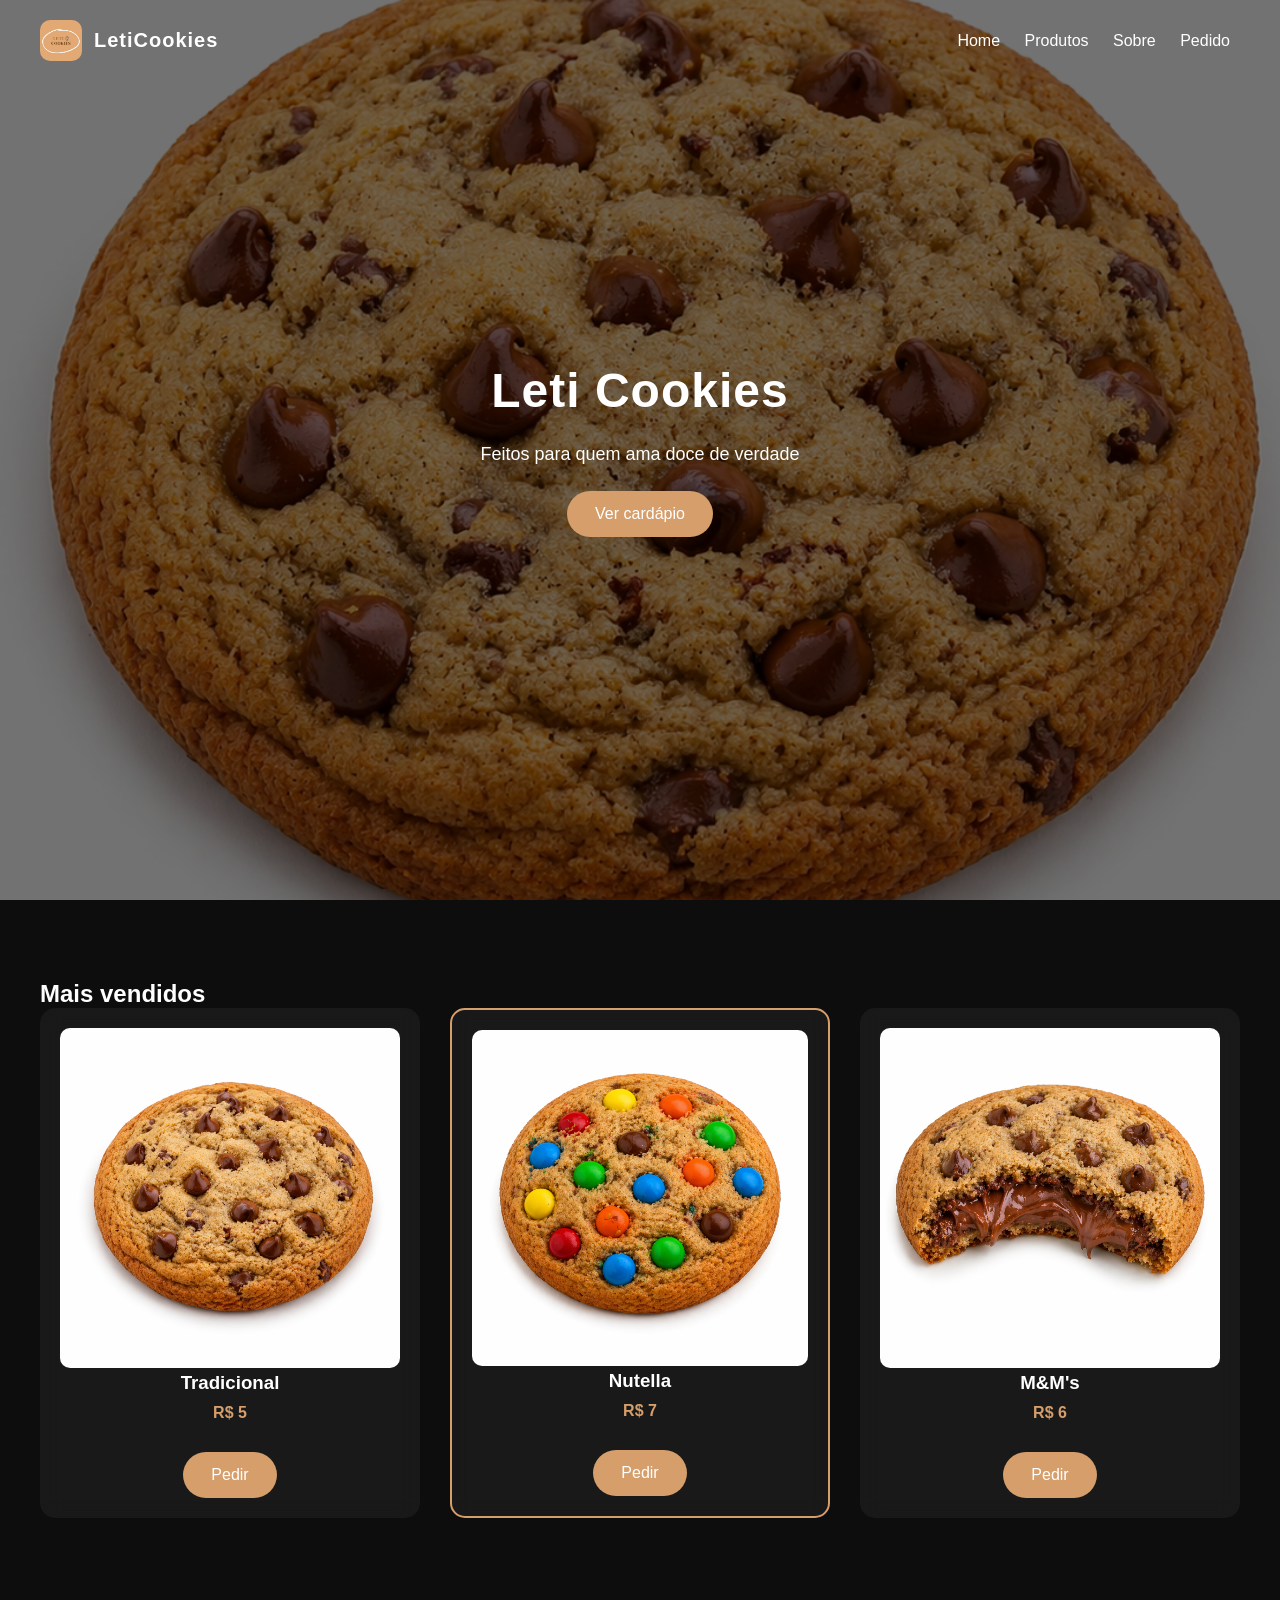
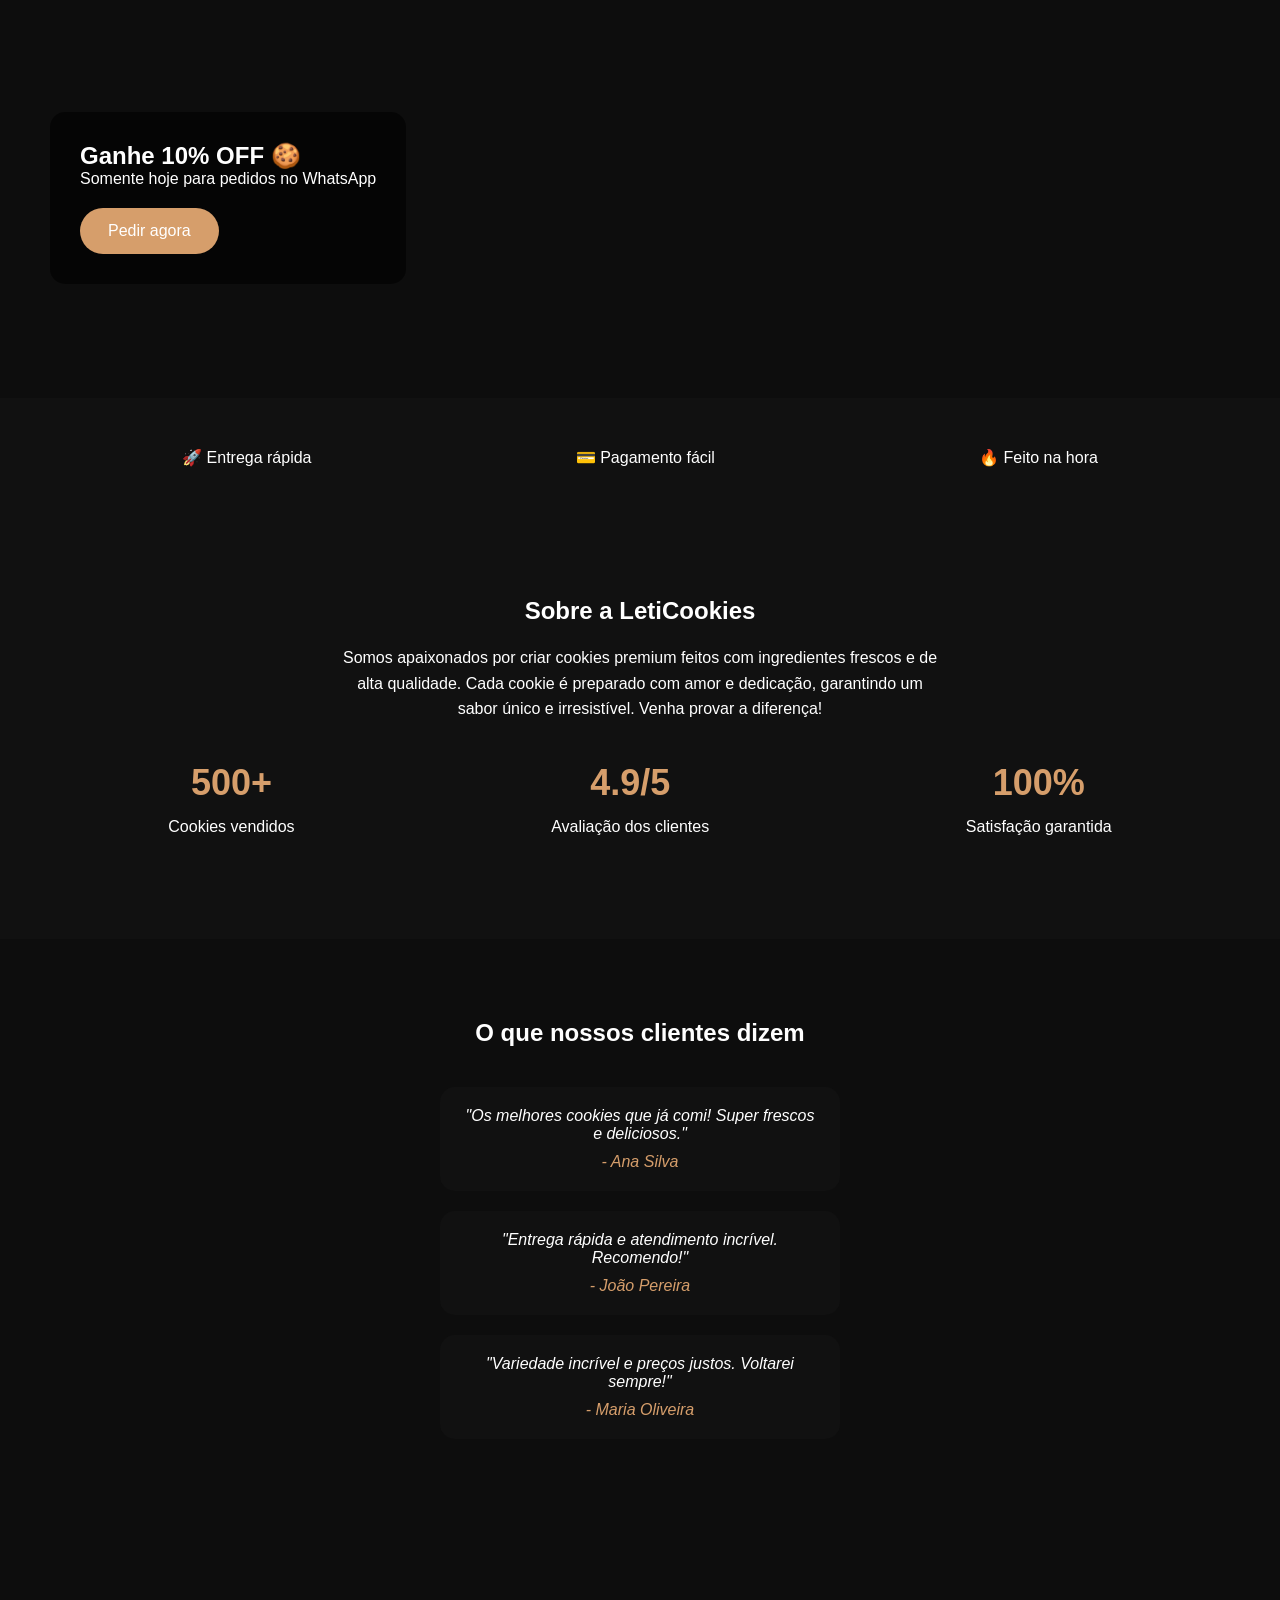
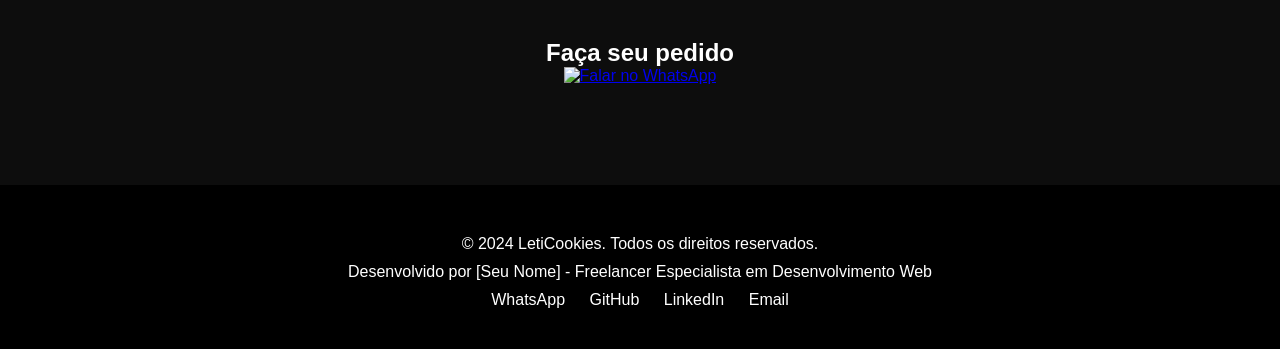
==== index.html @ a7a43146 "Atualização wpp" ====
<!DOCTYPE html>
<html lang="pt-BR">
<head>
  <meta charset="UTF-8">
  <meta name="viewport" content="width=device-width, initial-scale=1.0">
  <title>LetiCookies Premium</title>
  <link href="https://googleapis.com" rel="stylesheet">
  <link rel="stylesheet" href="style.css">
</head>
<body>

<header id="header">
  <a href="#home" class="logo">
    <img src="images/logo.png.jpeg" alt="Logo LetiCookies">
    <span>LetiCookies</span>
  </a>
  <nav>
    <a href="#home">Home</a>
    <a href="#produtos">Produtos</a>
    <a href="#sobre">Sobre</a>
    <a href="#contato">Pedido</a>
  </nav>
</header>

<!-- HERO COM CARROSSEL -->
<section id="home" class="hero">
  <div class="carousel">
    <!-- A classe 'active' indica a primeira foto a aparecer -->
     <img src="images/cookie1.png" class="active" alt="Cookie Tradicional">
    <img src="images/cookie2.png" alt="Cookie Nutella">
    <img src="images/cookie3.png" alt="Cookie M&M's">
  </div>
  <div class="overlay"></div>
  <div class="hero-content">
    <h1>Leti Cookies</h1>
    <p>Feitos para quem ama doce de verdade</p>
    <a href="#produtos" class="btn">Ver cardápio</a>
  </div>
</section>

<!-- PRODUTOS -->
<section id="produtos" class="produtos">
  <h2>Mais vendidos</h2>

  <div class="grid">
    <div class="card">
      <img src="images/cookie1.png" alt="Cookie Tradicional">
      <h3>Tradicional</h3>
      <span>R$ 5</span>
      <a href="https://wa.me/5511945566009?text=Quero%20cookie%20Tradicional" class="btn">Pedir</a>
    </div>

    <div class="card destaque">
      <img src="images/cookie2.png" alt="Cookie Nutella">
      <h3>Nutella</h3>
      <span>R$ 7</span>
      <a href="https://wa.me/5511945566009?text=Quero%20cookie%20Nutella" class="btn">Pedir</a>
    </div>

    <div class="card">
      <img src="images/cookie3.png" alt="Cookie M&M's">
      <h3>M&M's</h3>
      <span>R$ 6</span>
      <a href="https://wa.me/5511945566009?text=Quero%20cookie%20M%26Ms" class="btn">Pedir</a>
    </div>
  </div>
</section>

<!-- PROMO -->
<section class="promo">
  <div class="promo-text">
    <h2>Ganhe 10% OFF 🍪</h2>
    <p>Somente hoje para pedidos no WhatsApp</p>
    <a href="https://wa.me/5511945566009?text=Pedido%20com%2010%25%20OFF" class="btn">Pedir agora</a>
  </div>
</section>

<!-- BENEFÍCIOS -->
<section class="beneficios">
  <div>🚀 Entrega rápida</div>
  <div>💳 Pagamento fácil</div>
  <div>🔥 Feito na hora</div>
</section>

<!-- SOBRE NÓS -->
<section id="sobre" class="sobre">
  <h2>Sobre a LetiCookies</h2>
  <p>Somos apaixonados por criar cookies premium feitos com ingredientes frescos e de alta qualidade. Cada cookie é preparado com amor e dedicação, garantindo um sabor único e irresistível. Venha provar a diferença!</p>
  <div class="stats">
    <div class="stat">
      <h3>500+</h3>
      <p>Cookies vendidos</p>
    </div>
    <div class="stat">
      <h3>4.9/5</h3>
      <p>Avaliação dos clientes</p>
    </div>
    <div class="stat">
      <h3>100%</h3>
      <p>Satisfação garantida</p>
    </div>
  </div>
</section>

<!-- DEPOIMENTOS -->
<section class="depoimentos">
  <h2>O que nossos clientes dizem</h2>
  <div class="depoimento">
    <p>"Os melhores cookies que já comi! Super frescos e deliciosos."</p>
    <cite>- Ana Silva</cite>
  </div>
  <div class="depoimento">
    <p>"Entrega rápida e atendimento incrível. Recomendo!"</p>
    <cite>- João Pereira</cite>
  </div>
  <div class="depoimento">
    <p>"Variedade incrível e preços justos. Voltarei sempre!"</p>
    <cite>- Maria Oliveira</cite>
  </div>
</section>

<!-- CONTATO -->
<section id="contato" class="contato">
  <h2>Faça seu pedido</h2>
  <a href="https://wa.me/5511945566009" target="_blank">
    <img src="https://img.icons8.com/color/96/whatsapp.png" alt="Falar no WhatsApp" style="width: 96px; height: 96px;">
  </a>
</section>

<!-- FOOTER -->
<footer>
  <p>&copy; 2024 LetiCookies. Todos os direitos reservados.</p>
  <p>Desenvolvido por [Seu Nome] - Freelancer Especialista em Desenvolvimento Web</p>
  <div class="social">
    <a href="https://wa.me/5511945566009" target="_blank">WhatsApp</a>
    <a href="https://github.com" target="_blank">GitHub</a>
    <a href="https://linkedin.com" target="_blank">LinkedIn</a>
    <a href="mailto:seuemail@email.com">Email</a>
  </div>
</footer>

<!-- Botão Voltar ao Topo -->
<button id="back-to-top" class="back-to-top">↑</button>

<script src="script.js"></script>

</body>
</html>
---- style.css ----
*{margin:0;padding:0;box-sizing:border-box}

body{
font-family:'Poppins',sans-serif;
background:#0d0d0d;
color:#fff;
overflow-x: hidden; /* Evita barra de rolagem horizontal */
}

/* Animations - Mantendo seu Fade-in */
section{
opacity:0;
transform:translateY(20px);
transition: opacity 0.6s ease, transform 0.6s ease;
}

section.fade-in{
opacity:1;
transform:translateY(0);
}

header{
position:fixed;
width:100%;
padding:20px 40px;
display:flex;
align-items:center;
justify-content:space-between;
transition:0.3s;
z-index:1000;
}

.logo{
display:flex;
align-items:center;
gap:12px;
text-decoration:none;
color:#fff;
}

.logo img{
width:42px;
height:auto;
border-radius:10px;
object-fit:contain;
}

.logo span{
font-size:20px;
font-weight:700;
letter-spacing:1px;
}

header.scrolled{
background:rgba(0,0,0,0.95);
backdrop-filter:blur(10px);
}

nav a{
color:#fff;
margin:0 10px;
text-decoration:none;
}

nav a:hover,
.logo:hover span{
color:#D69E6B
}

/* HERO - Ajustado para Carrossel com Zoom */
.hero{
height:100vh;
display:flex;
align-items:center;
justify-content:center;
position:relative;
overflow: hidden; /* Importante para o zoom não vazar */
}

.carousel{
position:absolute;
width:100%;
height:100%;
z-index: 1; /* Atrás do overlay e conteúdo */
}

.carousel img{
position:absolute;
width:100%;
height:100%;
object-fit:cover;
opacity:0;
transform: scale(1); /* Base para o zoom */
transition: opacity 1.5s ease, transform 5s linear; /* Zoom suave e longo */
}

.carousel img.active{
opacity:1;
transform: scale(1.15); /* Efeito de zoom na ativa */
}

.overlay{
position:absolute;
width:100%;
height:100%;
background:rgba(0,0,0,0.55);
z-index: 2; /* Sobre a foto, sob o texto */
}

.hero-content{
position:relative;
text-align:center;
max-width:720px;
padding:0 20px;
z-index: 3; /* Texto no topo para ser clicável */
}

.hero h1{
font-size:48px;
margin-bottom:20px;
letter-spacing:1px;
}

.hero-content p{
font-size:18px;
line-height:1.8;
max-width:560px;
margin:0 auto;
}

/* BOTÃO */
.btn{
display:inline-block;
margin-top:20px;
padding:14px 28px;
background:#D69E6B;
border-radius:30px;
color:#fff;
text-decoration:none;
transition: 0.3s;
}

.btn:hover {
transform: scale(1.05);
background: #b88659;
}

/* PRODUTOS */
.produtos{
padding:80px 40px;
}

.grid{
display:grid;
grid-template-columns:repeat(auto-fit,minmax(220px,1fr));
gap:30px;
}

.card{
background: rgba(255, 255, 255, 0.05);
backdrop-filter: blur(10px);

padding:20px;
border-radius:15px;
text-align:center;
transition:0.3s;
}

.card img{
width:100%;
border-radius:10px;
}

.card:hover{
transform:translateY(-10px);
}

.card span{
display:block;
margin:10px 0;
color:#D69E6B;
font-weight:bold;
}

.destaque{
border:2px solid #D69E6B
}

/* PROMO */
.promo{
height:400px;
background:url('images/bg2.jpg') center/cover;
display:flex;
align-items:center;
padding-left:50px;
}

.promo-text{
background:rgba(0,0,0,0.6);
padding:30px;
border-radius:15px;
}

/* BENEFÍCIOS */
.beneficios{
display:flex;
justify-content:space-around;
padding:50px;
background:#111;
}

/* CONTATO */
.contato{
text-align:center;
padding:100px;
}

.whatsapp{
background:#D69E6B;
padding:15px 30px;
border-radius:30px;
color:#fff;
text-decoration:none;
}

/* SOBRE NÓS */
.sobre{
padding:80px 40px;
text-align:center;
background:#111;
}

.sobre p{
max-width:600px;
margin:20px auto;
line-height:1.6;
}

.stats{
display:flex;
justify-content:space-around;
margin-top:40px;
}

.stat h3{
font-size:36px;
color:#D69E6B;
}

.stat p{
margin-top:10px;
}

/* DEPOIMENTOS */
.depoimentos{
padding:80px 40px;
background:#0d0d0d;
}

.depoimentos h2{
text-align:center;
margin-bottom:40px;
}

.depoimento{
background:#111;
padding:20px;
border-radius:15px;
margin:20px auto;
max-width:400px;
text-align:center;
}

.depoimento p{
margin-bottom:10px;
font-style:italic;
}

cite{
color:#D69E6B;
}

/* FOOTER */
footer{
background:#000;
padding:40px;
text-align:center;
}

footer p{
margin:10px 0;
}

.social a{
color:#fff;
margin:0 10px;
text-decoration:none;
}

/* Back to Top */
.back-to-top{
position:fixed;
bottom:20px;
right:20px;
background:#D69E6B;
color:#fff;
border:none;
border-radius:50%;
width:50px;
height:50px;
font-size:20px;
cursor:pointer;
display:none;
transition:0.3s;
z-index:1000;
}

.back-to-top:hover{
background:#128C7E;
}

/* Media Queries - Restaurando suas regras de mobile */
@media (max-width: 768px) {
    header{
        padding:15px 20px;
    }

    header h2{
        font-size:20px;
    }

    nav a{
        margin:0 5px;
        font-size:14px;
    }

    .hero h1{
        font-size:36px;
    }

    .hero-content img{
        max-width:150px;
    }

    .grid{
        grid-template-columns:1fr;
    }

    .beneficios{
        flex-direction:column;
        text-align:center;
    }

    .stats{
        flex-direction:column;
    }
}
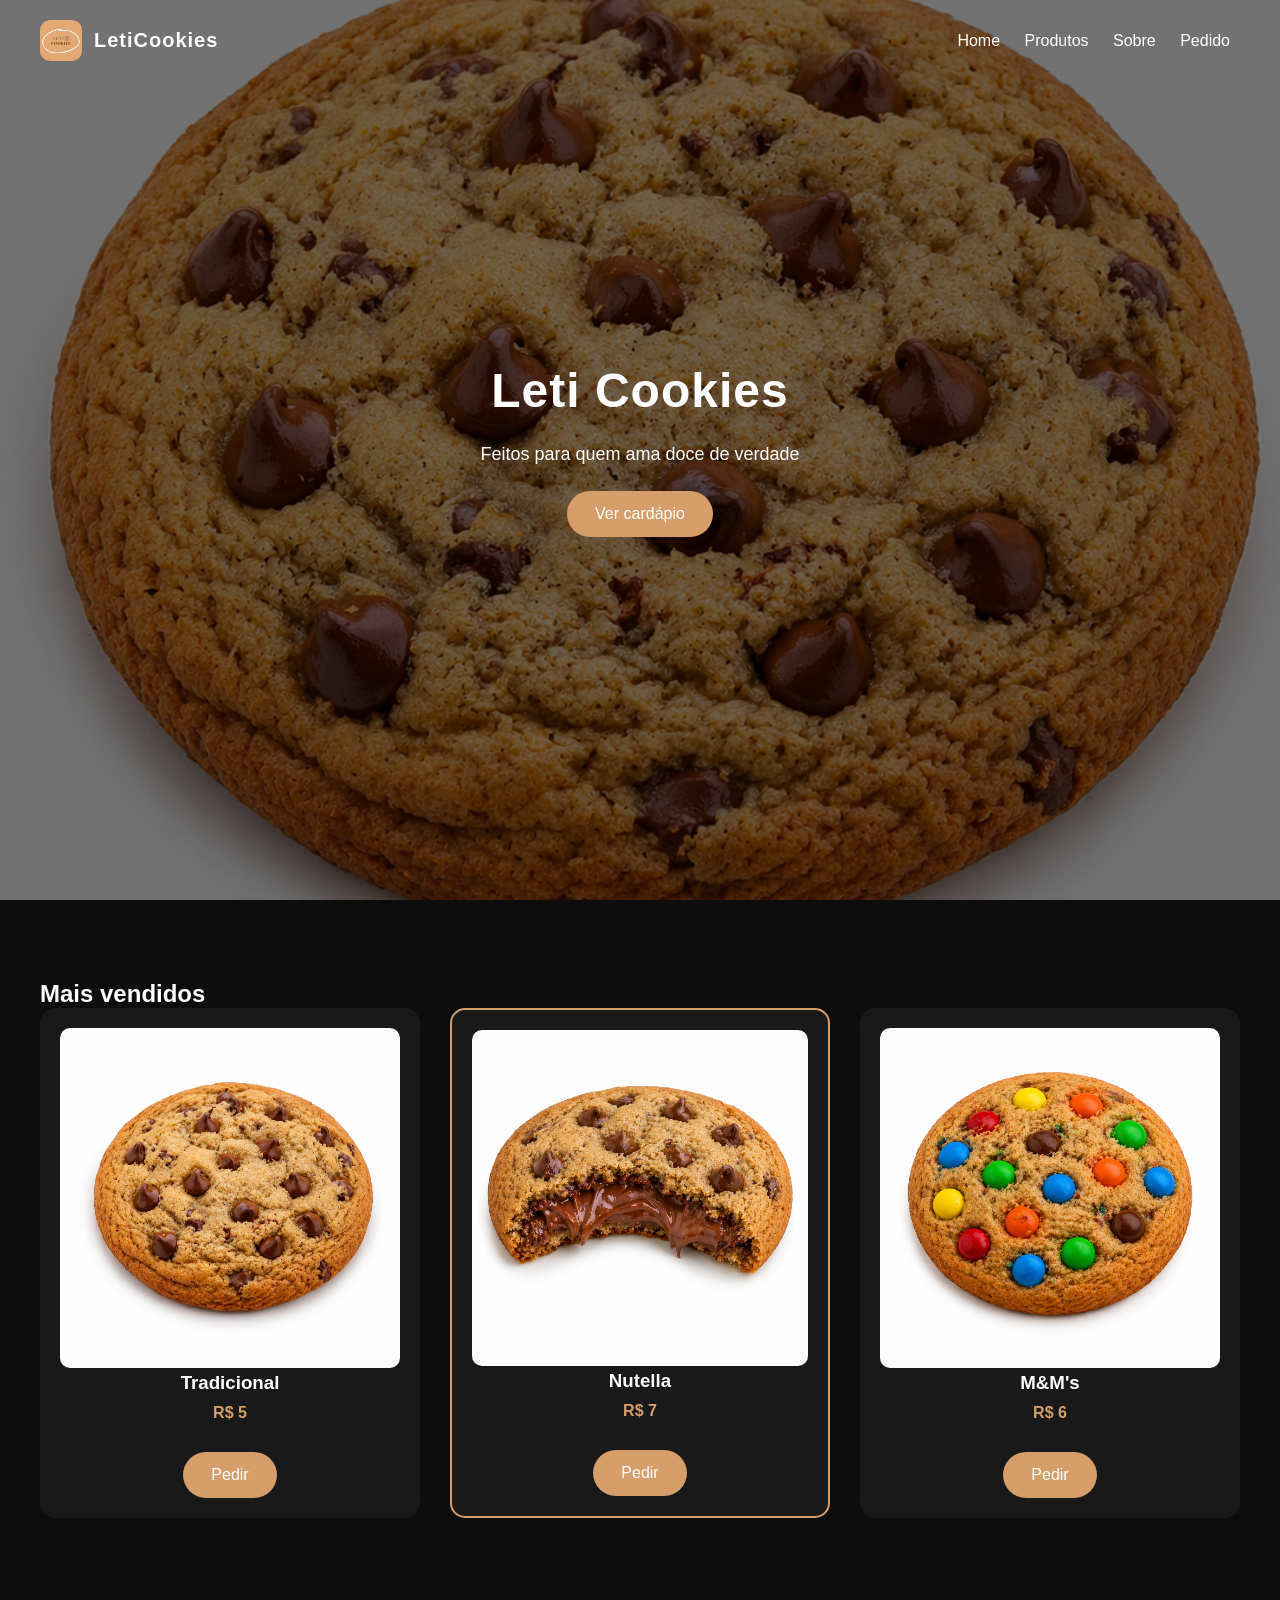
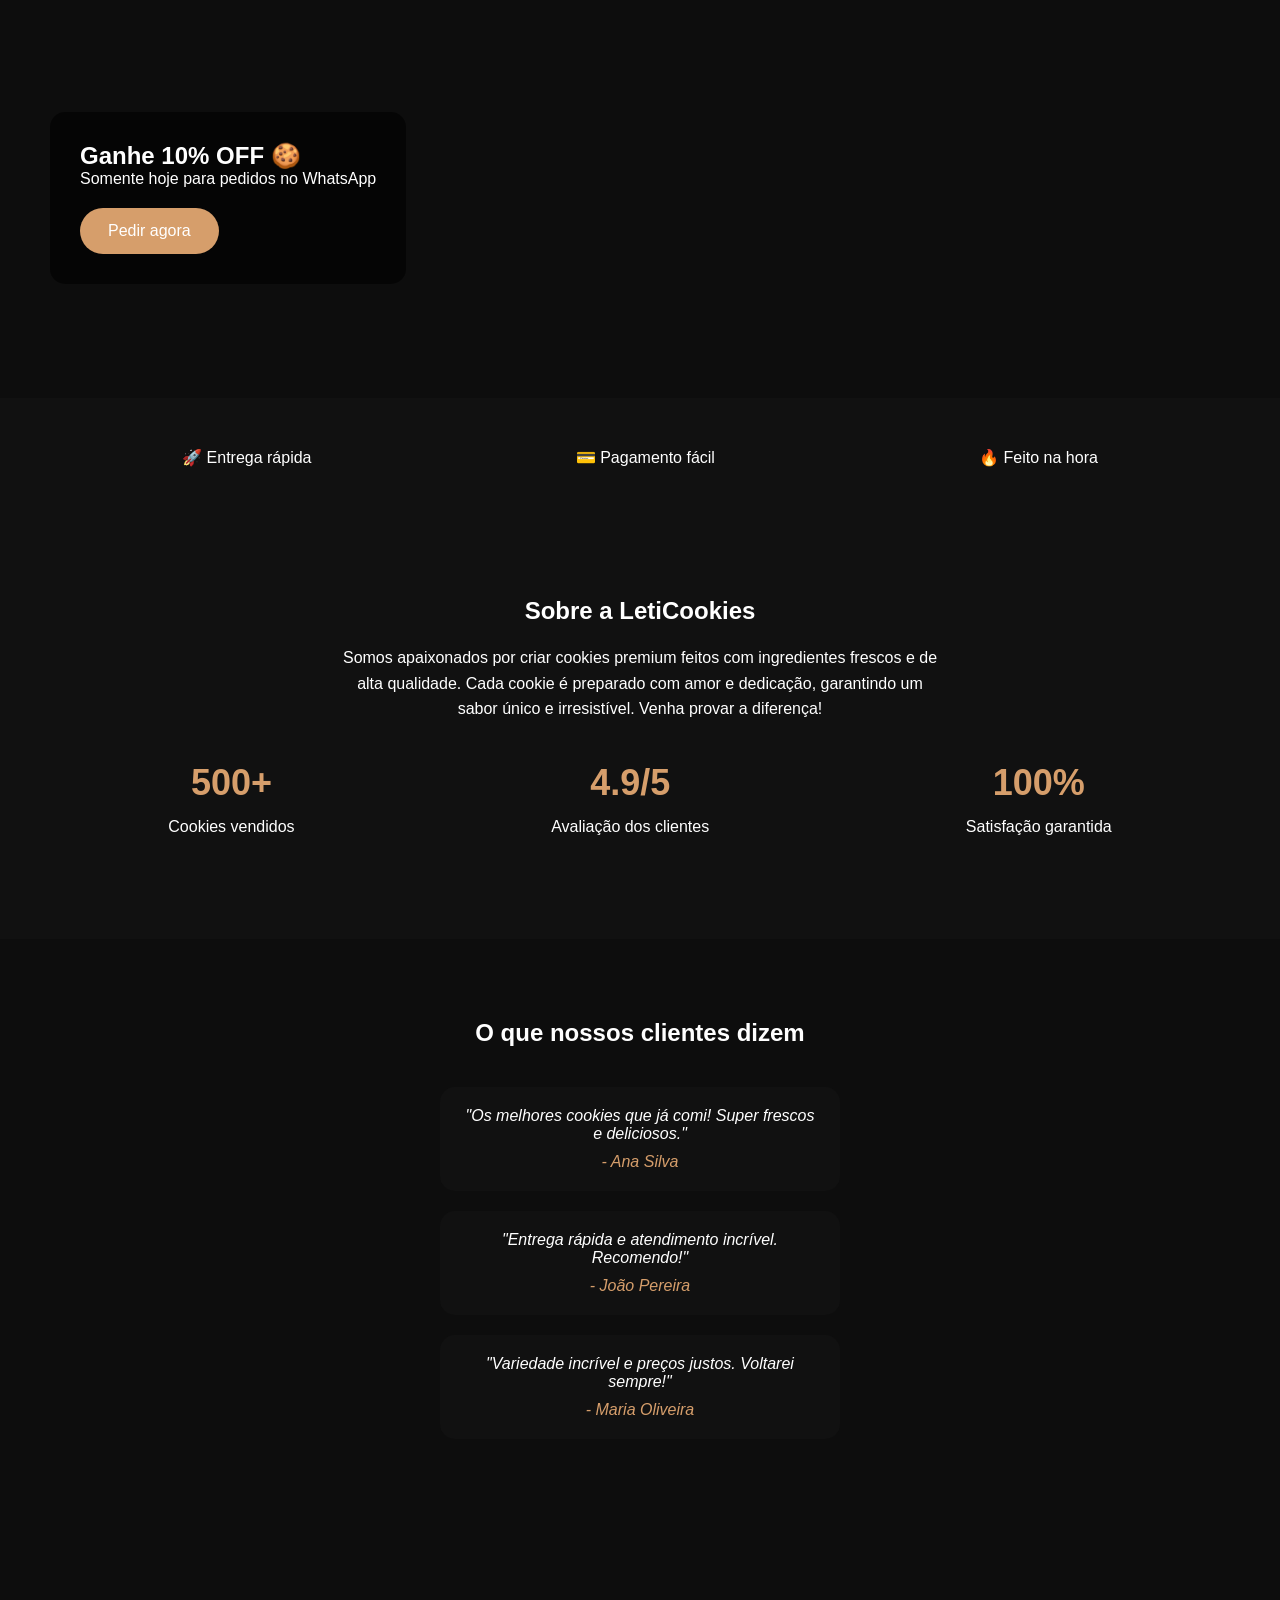
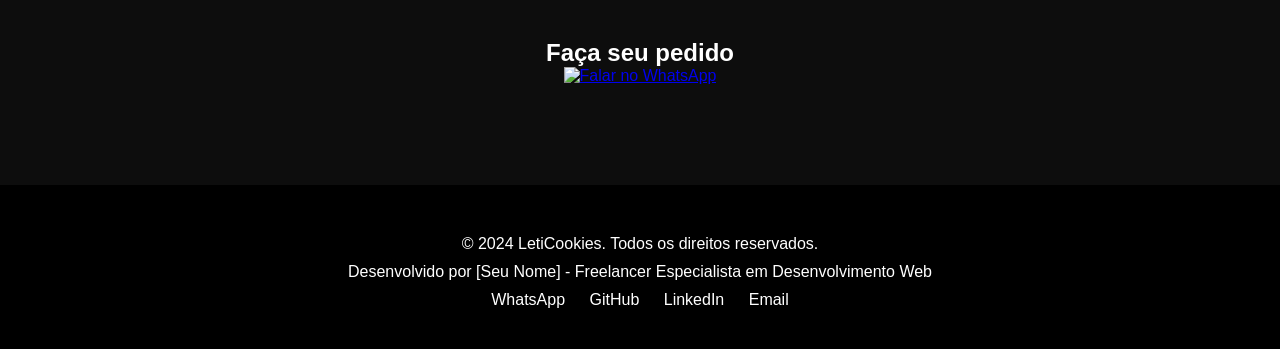
==== commit f03a0d05: "Inverti" ====
--- a/index.html
+++ b/index.html
@@ -51,14 +51,14 @@
     </div>
 
     <div class="card destaque">
-      <img src="images/cookie2.png" alt="Cookie Nutella">
+      <img src="images/cookie3.png" alt="Cookie Nutella">
       <h3>Nutella</h3>
       <span>R$ 7</span>
       <a href="https://wa.me/5511945566009?text=Quero%20cookie%20Nutella" class="btn">Pedir</a>
     </div>
 
     <div class="card">
-      <img src="images/cookie3.png" alt="Cookie M&M's">
+      <img src="images/cookie2.png" alt="Cookie M&M's">
       <h3>M&M's</h3>
       <span>R$ 6</span>
       <a href="https://wa.me/5511945566009?text=Quero%20cookie%20M%26Ms" class="btn">Pedir</a>
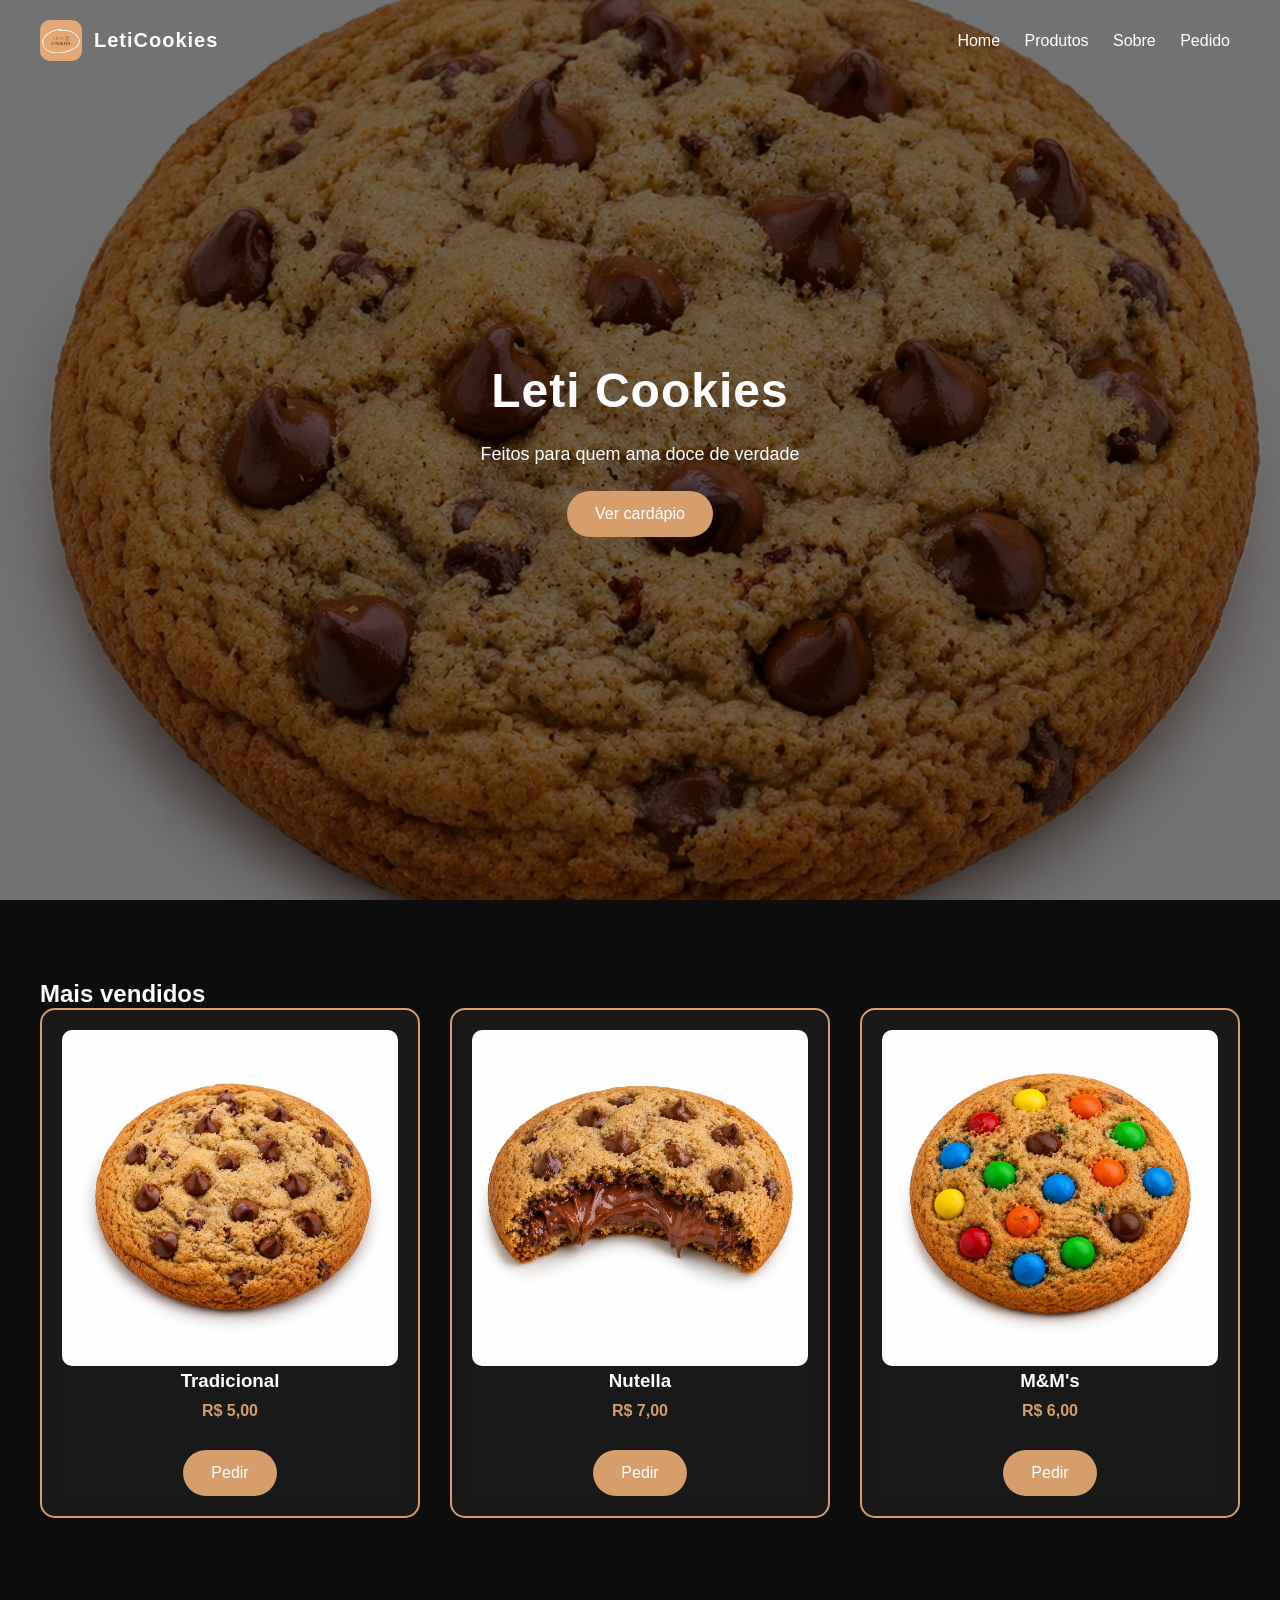
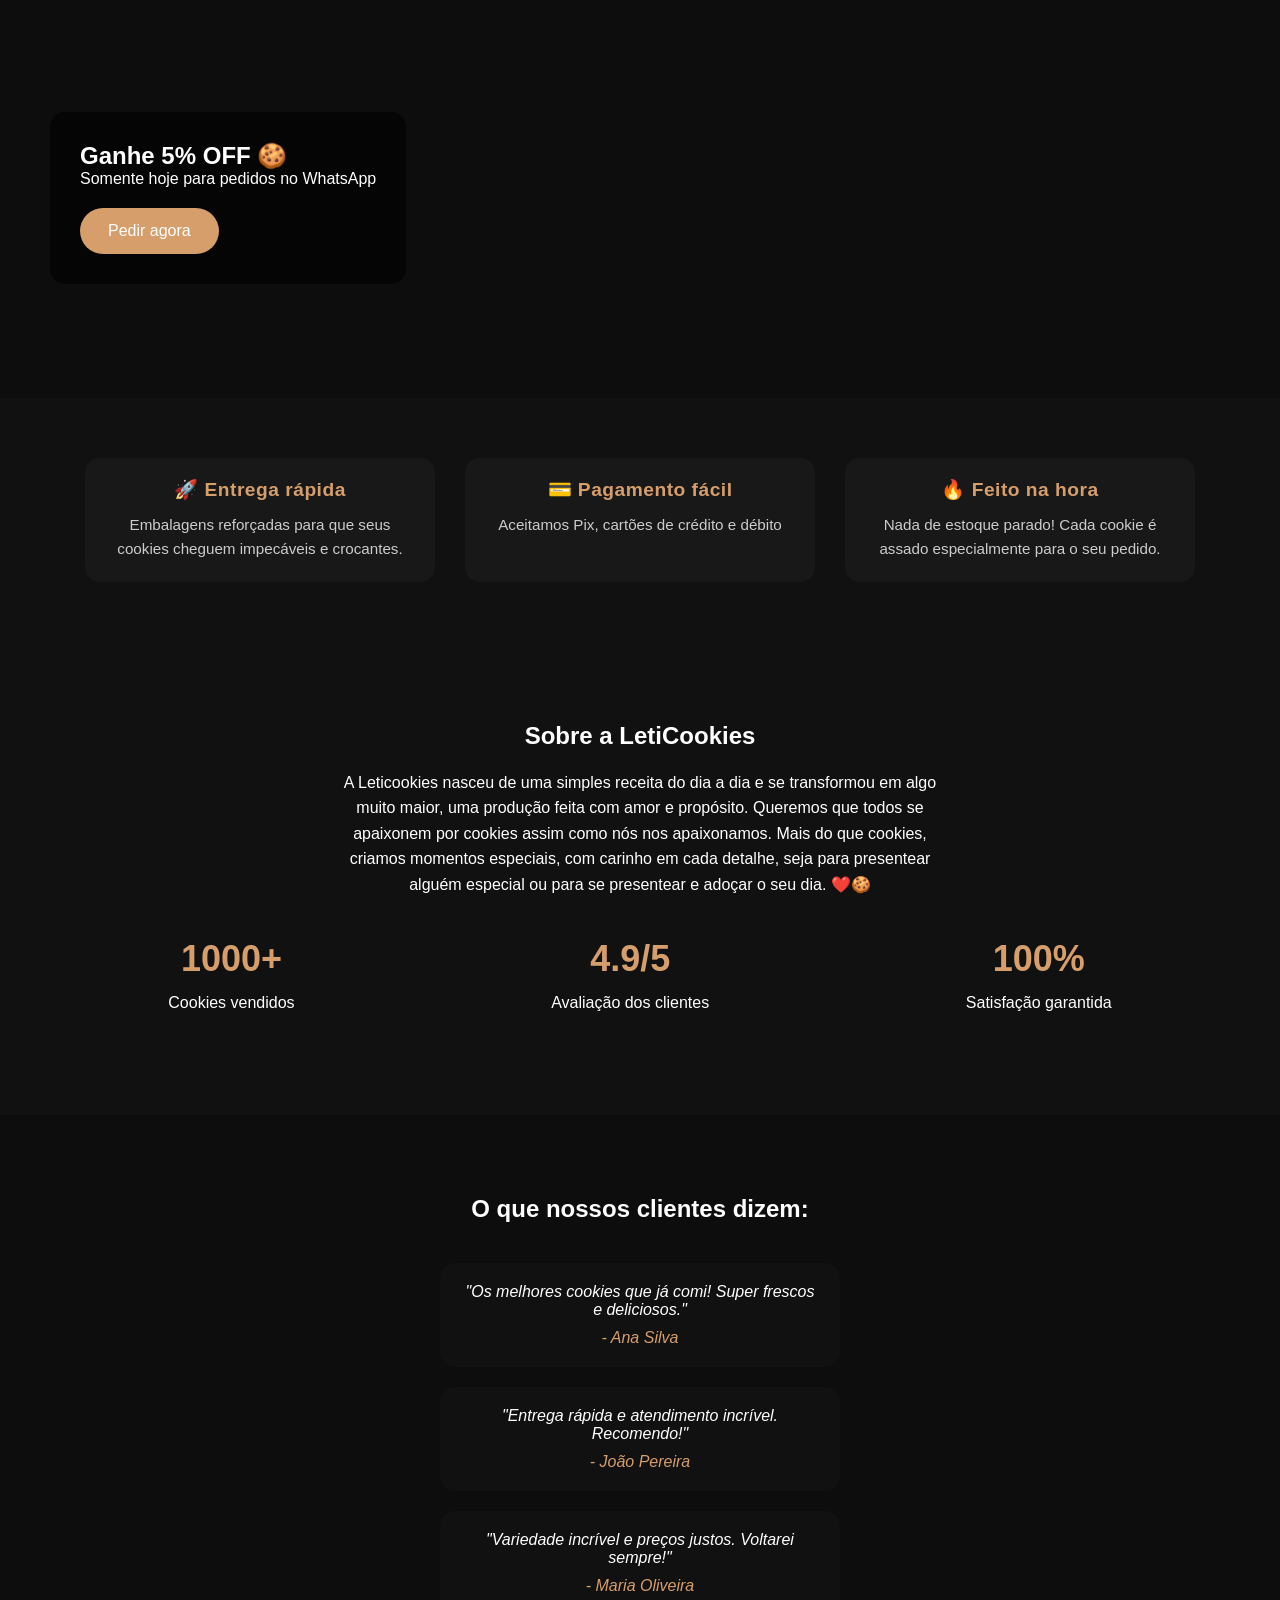
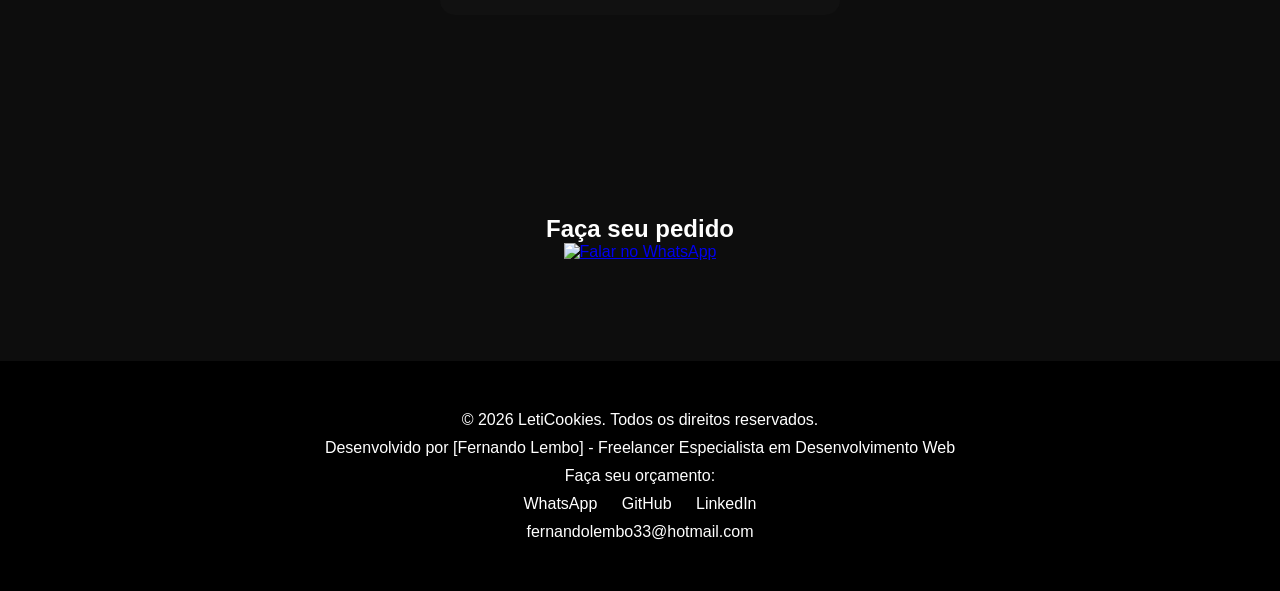
==== commit 4b8fee18: ""Atualização"" ====
--- a/index.html
+++ b/index.html
@@ -43,25 +43,25 @@
   <h2>Mais vendidos</h2>
 
   <div class="grid">
-    <div class="card">
+    <div class="card destaque">
       <img src="images/cookie1.png" alt="Cookie Tradicional">
       <h3>Tradicional</h3>
-      <span>R$ 5</span>
-      <a href="https://wa.me/5511945566009?text=Quero%20cookie%20Tradicional" class="btn">Pedir</a>
+      <span>R$ 5,00</span>
+      <a href="https://wa.me/5511945566009?text=Olá,%20tudo%20bem%20gostaria%20de%20um%20cookie!" class="btn">Pedir</a>
     </div>
 
     <div class="card destaque">
       <img src="images/cookie3.png" alt="Cookie Nutella">
       <h3>Nutella</h3>
-      <span>R$ 7</span>
-      <a href="https://wa.me/5511945566009?text=Quero%20cookie%20Nutella" class="btn">Pedir</a>
+      <span>R$ 7,00</span>
+      <a href="https://wa.me/5511945566009?text=Olá,%20tudo%20bem%20gostaria%20de%20um%20cookie!" class="btn">Pedir</a>
     </div>
 
-    <div class="card">
+    <div class="card destaque">
       <img src="images/cookie2.png" alt="Cookie M&M's">
       <h3>M&M's</h3>
-      <span>R$ 6</span>
-      <a href="https://wa.me/5511945566009?text=Quero%20cookie%20M%26Ms" class="btn">Pedir</a>
+      <span>R$ 6,00</span>
+      <a href="https://wa.me/5511945566009?text=Olá,%20tudo%20bem%20gostaria%20de%20um%20cookie!" class="btn">Pedir</a>
     </div>
   </div>
 </section>
@@ -69,26 +69,37 @@
 <!-- PROMO -->
 <section class="promo">
   <div class="promo-text">
-    <h2>Ganhe 10% OFF 🍪</h2>
+    <h2>Ganhe 5% OFF 🍪</h2>
     <p>Somente hoje para pedidos no WhatsApp</p>
     <a href="https://wa.me/5511945566009?text=Pedido%20com%2010%25%20OFF" class="btn">Pedir agora</a>
   </div>
 </section>
 
-<!-- BENEFÍCIOS -->
 <section class="beneficios">
-  <div>🚀 Entrega rápida</div>
-  <div>💳 Pagamento fácil</div>
-  <div>🔥 Feito na hora</div>
+  <div class="beneficio-item">
+    <strong>🚀 Entrega rápida</strong>
+    <p>Embalagens reforçadas para que seus cookies cheguem impecáveis e crocantes.</p>
+  </div>
+
+  <div class="beneficio-item">
+    <strong>💳 Pagamento fácil</strong>
+    <p>Aceitamos Pix, cartões de crédito e débito</p>
+  </div>
+
+  <div class="beneficio-item">
+    <strong>🔥 Feito na hora</strong>
+    <p>Nada de estoque parado! Cada cookie é assado especialmente para o seu pedido.</p>
+  </div>
 </section>
 
 <!-- SOBRE NÓS -->
 <section id="sobre" class="sobre">
   <h2>Sobre a LetiCookies</h2>
-  <p>Somos apaixonados por criar cookies premium feitos com ingredientes frescos e de alta qualidade. Cada cookie é preparado com amor e dedicação, garantindo um sabor único e irresistível. Venha provar a diferença!</p>
+  <p>A Leticookies nasceu de uma simples receita do dia a dia e se transformou em algo muito maior, uma produção feita com amor e propósito. Queremos que todos se apaixonem por cookies assim como nós nos apaixonamos.
+  Mais do que cookies, criamos momentos especiais, com carinho em cada detalhe, seja para presentear alguém especial ou para se presentear e adoçar o seu dia. ❤️🍪</p>
   <div class="stats">
     <div class="stat">
-      <h3>500+</h3>
+      <h3>1000+</h3>
       <p>Cookies vendidos</p>
     </div>
     <div class="stat">
@@ -104,7 +115,7 @@
 
 <!-- DEPOIMENTOS -->
 <section class="depoimentos">
-  <h2>O que nossos clientes dizem</h2>
+  <h2>O que nossos clientes dizem:</h2>
   <div class="depoimento">
     <p>"Os melhores cookies que já comi! Super frescos e deliciosos."</p>
     <cite>- Ana Silva</cite>
@@ -129,13 +140,14 @@
 
 <!-- FOOTER -->
 <footer>
-  <p>&copy; 2024 LetiCookies. Todos os direitos reservados.</p>
-  <p>Desenvolvido por [Seu Nome] - Freelancer Especialista em Desenvolvimento Web</p>
+  <p>&copy; 2026 LetiCookies. Todos os direitos reservados.</p>
+  <p>Desenvolvido por [Fernando Lembo] - Freelancer Especialista em Desenvolvimento Web</p>
+  <p>Faça seu orçamento: </p>
   <div class="social">
-    <a href="https://wa.me/5511945566009" target="_blank">WhatsApp</a>
-    <a href="https://github.com" target="_blank">GitHub</a>
-    <a href="https://linkedin.com" target="_blank">LinkedIn</a>
-    <a href="mailto:seuemail@email.com">Email</a>
+    <a href="https://wa.me/5511966043408" target="_blank">WhatsApp</a>
+    <a href="https://github.com/fernandolembo" target="_blank">GitHub</a>
+    <a href="https://linkedin.com/in/fernando-lembo/" target="_blank">LinkedIn</a>
+    <p>fernandolembo33@hotmail.com</p>
   </div>
 </footer>
 
--- a/style.css
+++ b/style.css
@@ -201,12 +201,59 @@
 border-radius:15px;
 }
 
-/* BENEFÍCIOS */
-.beneficios{
-display:flex;
-justify-content:space-around;
-padding:50px;
-background:#111;
+/* BENEFÍCIOS - ORGANIZADO */
+.beneficios {
+    display: flex;
+    justify-content: center;
+    gap: 30px;
+    padding: 60px 40px;
+    background: #111;
+    flex-wrap: wrap; /* Garante que quebre linha no mobile */
+}
+
+.beneficio-item {
+    flex: 1;
+    min-width: 280px;
+    max-width: 350px;
+    text-align: center;
+    padding: 20px;
+    background: rgba(255, 255, 255, 0.03); /* Fundo sutil */
+    border-radius: 15px;
+    transition: 0.3s;
+}
+
+.beneficio-item:hover {
+    background: rgba(214, 158, 107, 0.1); /* Brilho dourado ao passar o mouse */
+    transform: translateY(-5px);
+}
+
+.beneficio-item strong {
+    display: block;
+    font-size: 1.2rem;
+    color: #D69E6B; /* Cor dourada da sua marca */
+    margin-bottom: 12px;
+    letter-spacing: 0.5px;
+}
+
+.beneficio-item p {
+    font-size: 0.95rem;
+    color: #ccc;
+    line-height: 1.6;
+    margin: 0;
+}
+
+/* Ajuste específico para Mobile dentro da sua Media Query */
+@media (max-width: 768px) {
+    .beneficios {
+        flex-direction: column;
+        align-items: center;
+        padding: 40px 20px;
+    }
+
+    .beneficio-item {
+        width: 100%;
+        max-width: 100%;
+    }
 }
 
 /* CONTATO */
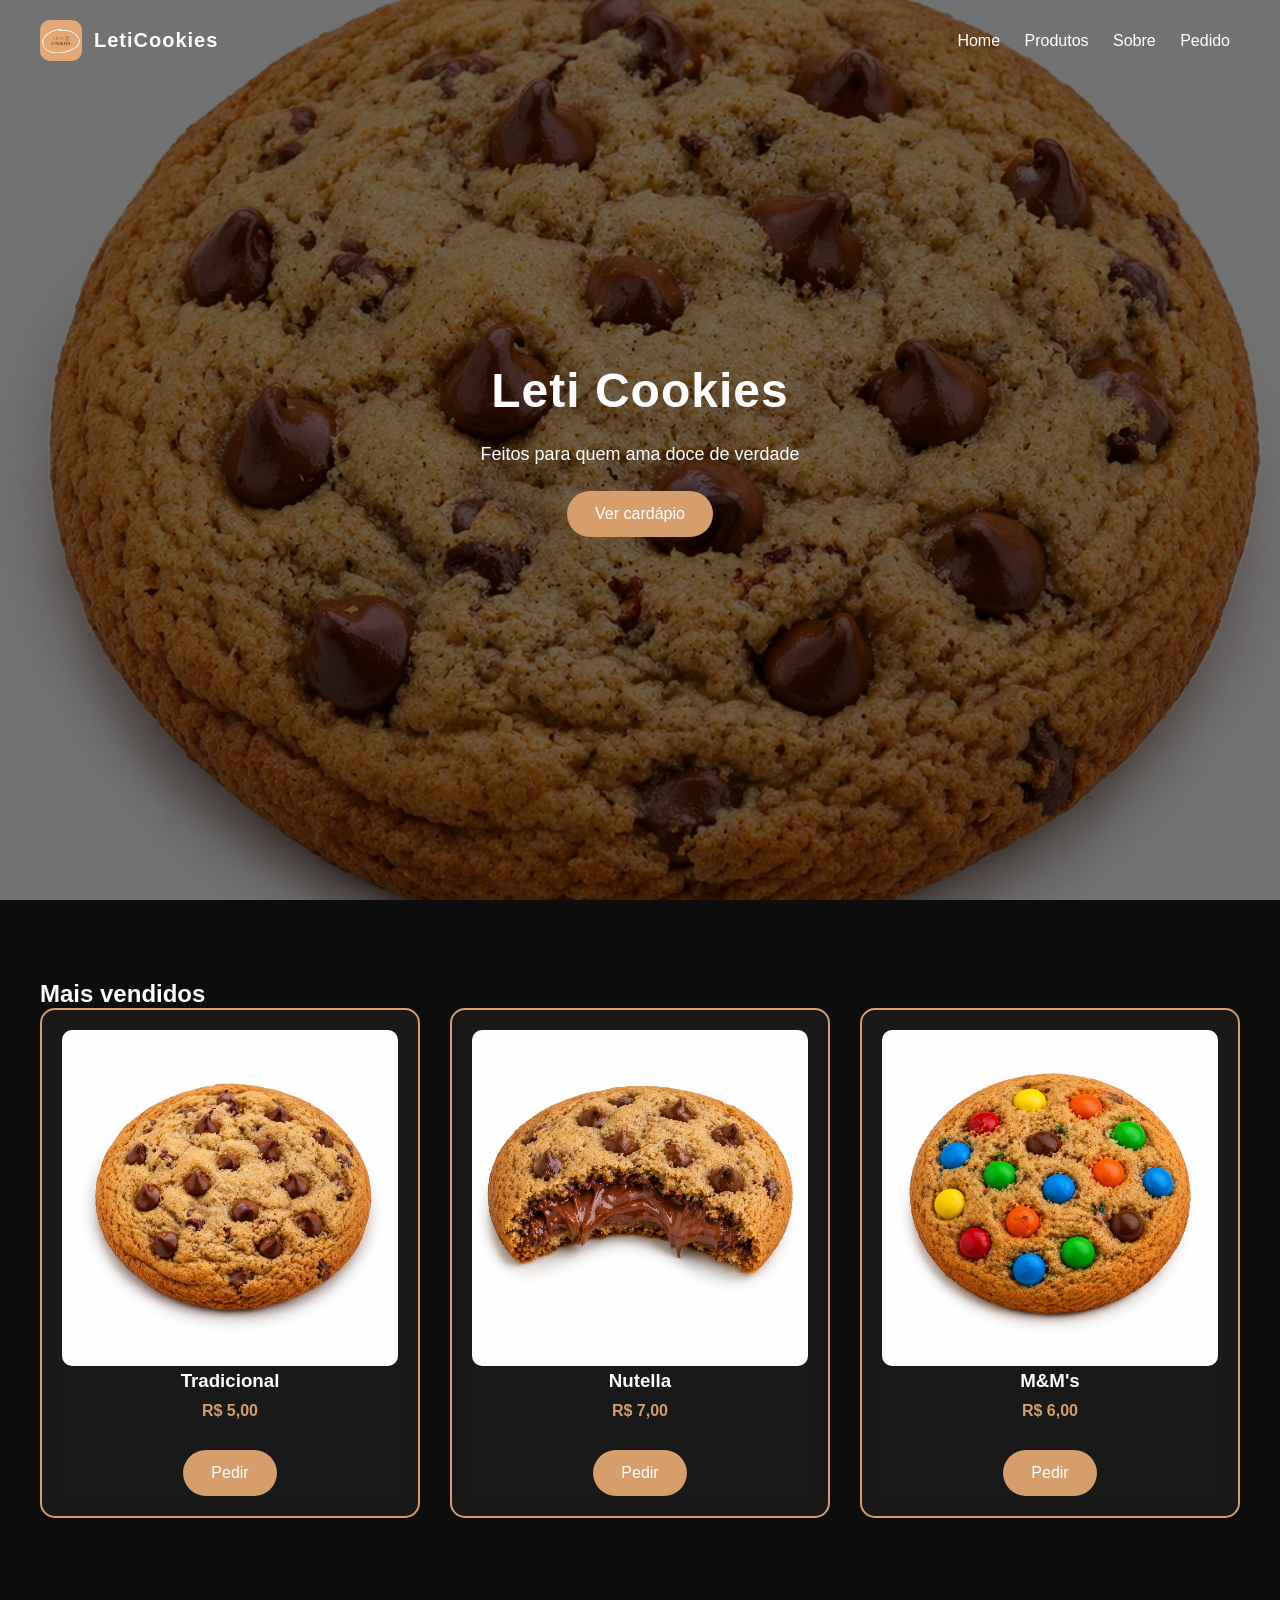
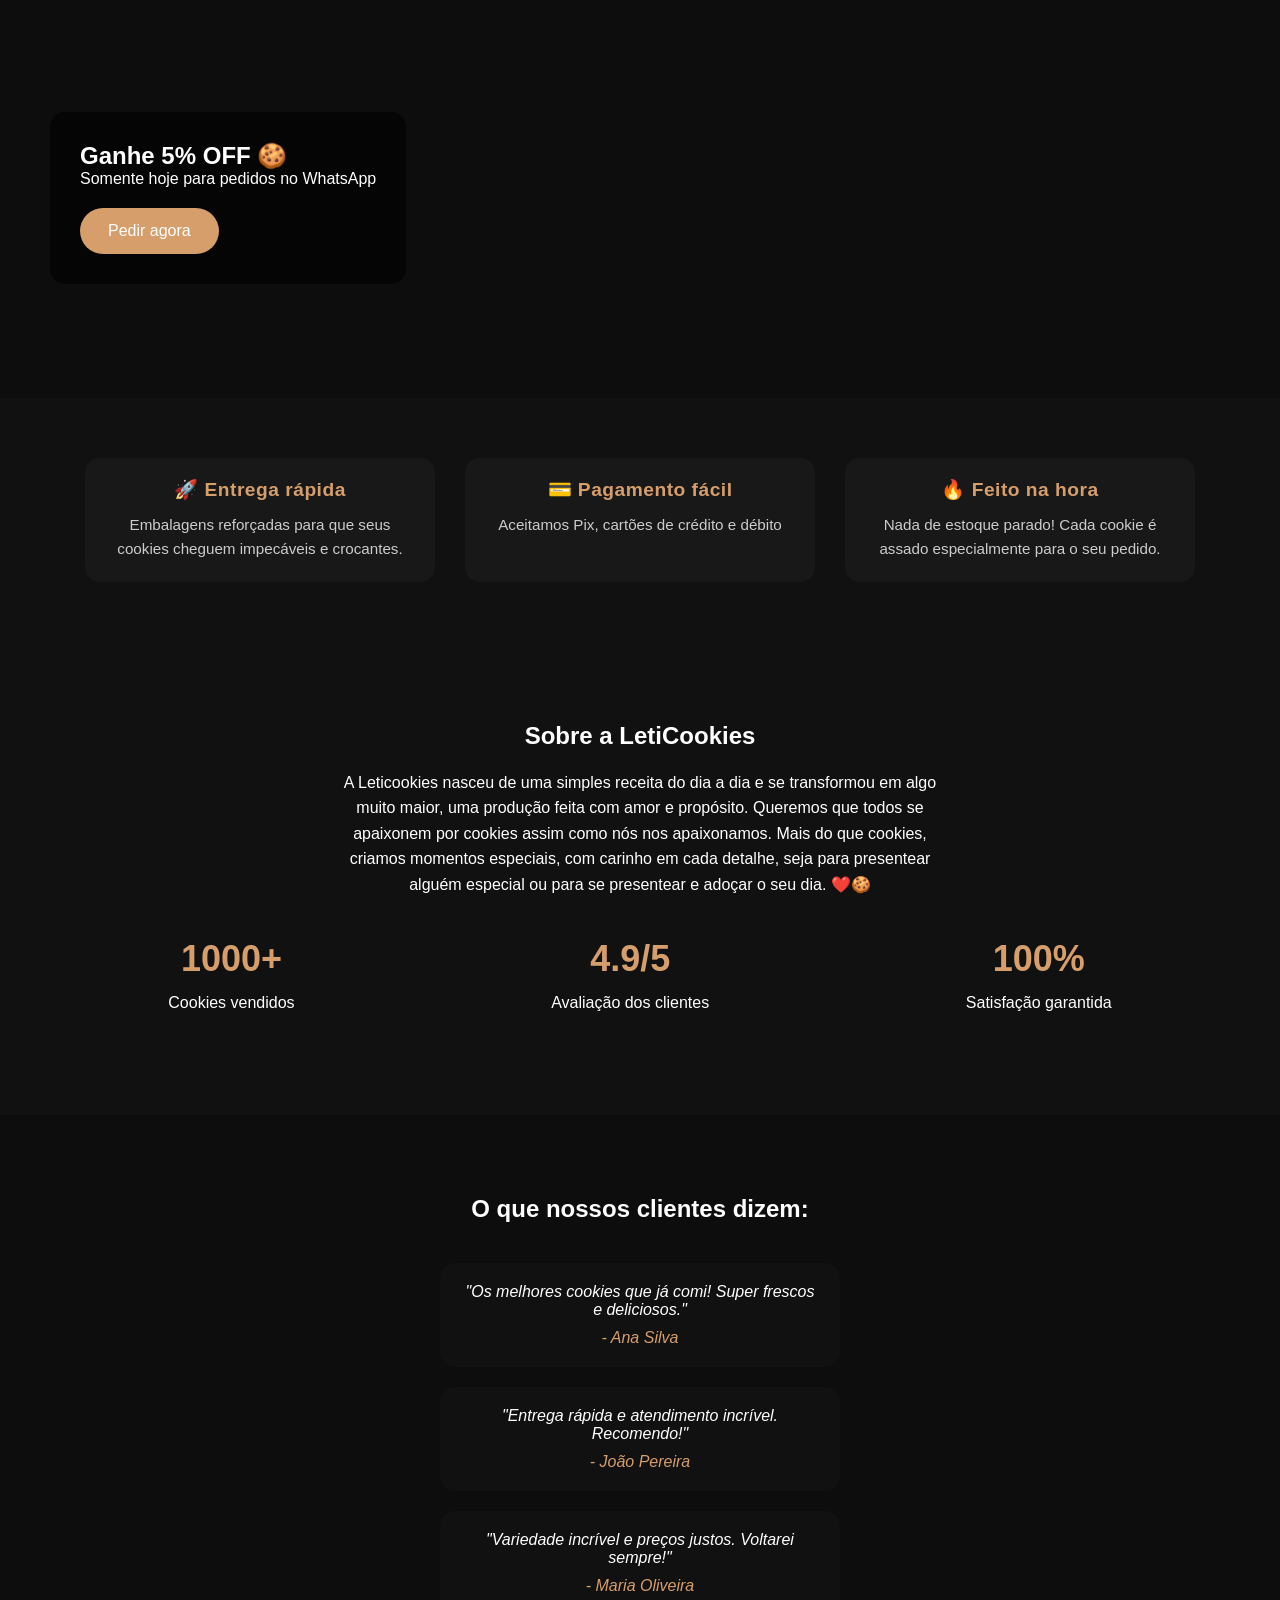
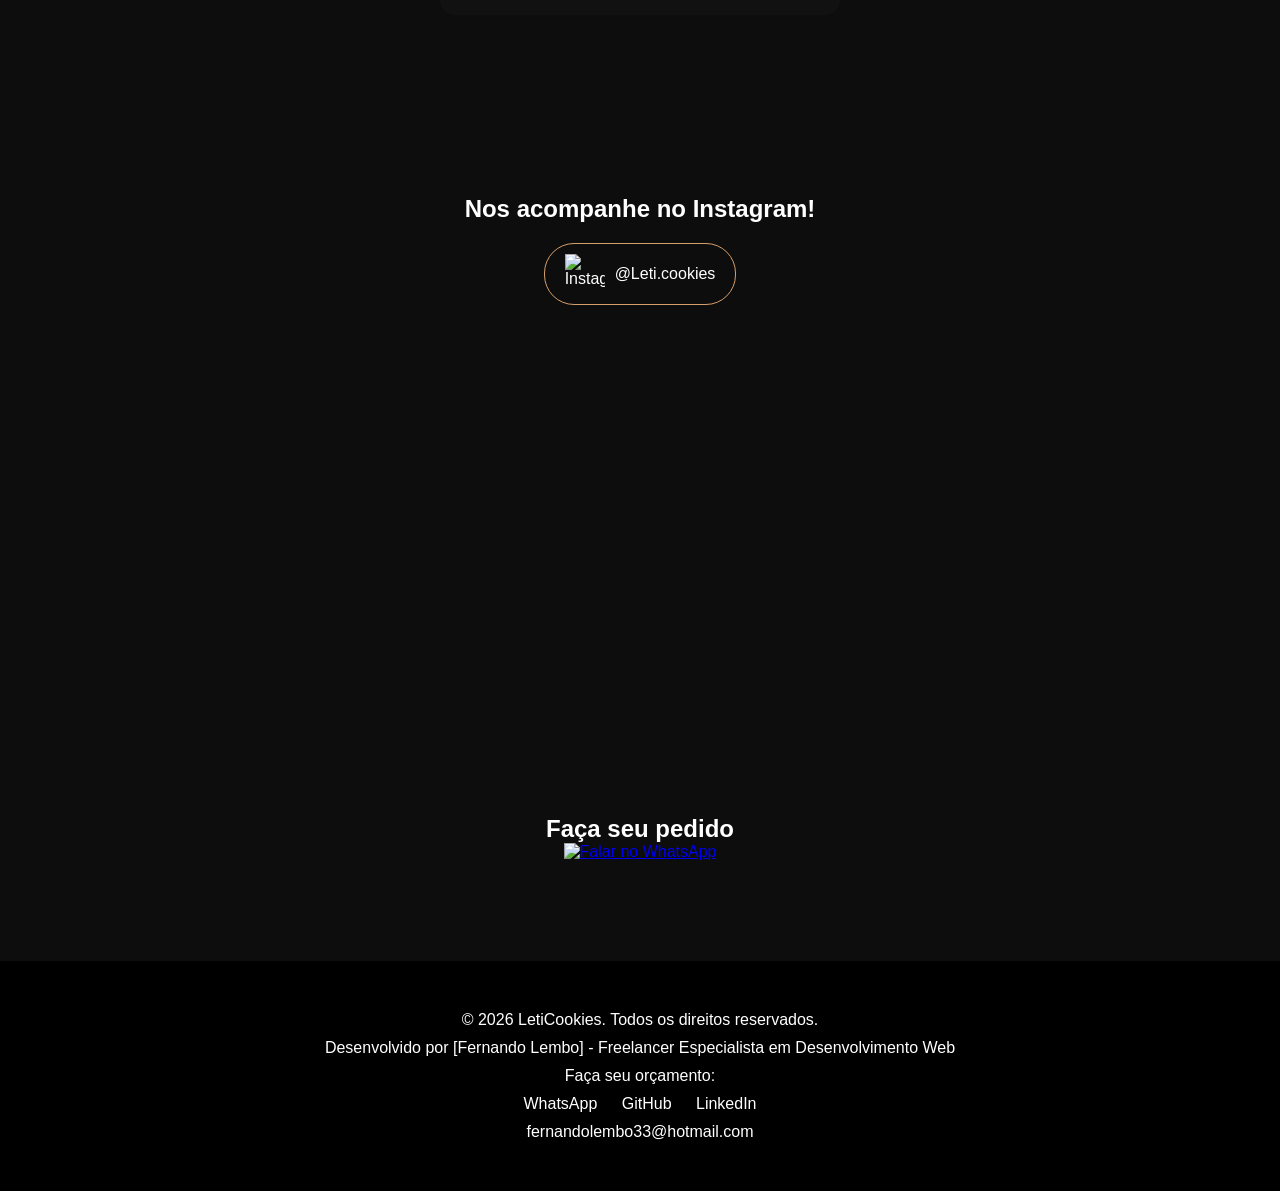
==== commit 94edbe1d: "Adição do instagram" ====
--- a/index.html
+++ b/index.html
@@ -130,10 +130,28 @@
   </div>
 </section>
 
+<section class="instagram-section">
+    <h2>Nos acompanhe no Instagram!</h2>
+    
+    <a href="https://www.instagram.com/leti.cookies/" class="btn btn-insta" target="_blank">
+        <img src="https://img.icons8.com/?size=100&id=Xy10Jcu1L2Su&format=png&color=ffffff" alt="Instagram">
+        @Leti.cookies
+    </a>
+
+    <div class="insta-container">
+        <behold-widget feed-id="QN7nTFb1yRN2YHqFAcE4"></behold-widget>
+        <script>
+          (() => {
+            const d=document,s=d.createElement("script");s.type="module";
+            s.src="https://w.behold.so/widget.js";d.head.append(s);
+          })();
+        </script>
+    </div>
+</section>
 <!-- CONTATO -->
 <section id="contato" class="contato">
   <h2>Faça seu pedido</h2>
-  <a href="https://wa.me/5511945566009" target="_blank">
+  <a href="https://wa.me/5511945566009?text=Olá,%20tudo%20bem%20gostaria%20de%20um%20cookie!"  target="_blank">
     <img src="https://img.icons8.com/color/96/whatsapp.png" alt="Falar no WhatsApp" style="width: 96px; height: 96px;">
   </a>
 </section>
--- a/style.css
+++ b/style.css
@@ -327,6 +327,62 @@
 color:#D69E6B;
 }
 
+/* INSTAGRAM - Ajustado para o Widget Behold */
+.instagram-section {
+    padding: 80px 20px;
+    background-color: #0d0d0d; /* Fundo preto oficial */
+    text-align: center;
+    opacity: 1 !important; /* Garante que a seção apareça */
+    transform: none !important; 
+}
+
+/* Estilo do Botão com Logo */
+.instagram-section .btn {
+    background: transparent !important; 
+    border: 1px solid #D69E6B !important; /* Bordinha dourada fina */
+    color: #fff;                        /* Texto branco */
+    display: inline-flex;
+    align-items: center;
+    justify-content: center;
+    gap: 10px;
+    padding: 10px 20px;
+    border-radius: 30px;
+    margin-bottom: 30px;
+    transition: 0.3s;
+}
+
+.instagram-section .btn:hover {
+    background: rgba(214, 158, 107, 0.1) !important; /* Brilho leve ao passar o mouse */
+    transform: translateY(-2px);
+}
+
+.instagram-section .btn img {
+    width: 40px;
+    height: 40px;
+}
+
+.insta-container {
+    max-width: 1100px;
+    margin: 0 auto;
+    min-height: 300px; /* Evita que a página "pule" enquanto carrega */
+}
+
+/* Forçar o widget a ocupar 100% da largura disponível */
+behold-widget {
+    width: 100%;
+    display: block;
+}
+
+/* Ajuste Mobile */
+@media (max-width: 768px) {
+    .instagram-section {
+        padding: 50px 15px;
+    }
+    
+    .instagram-section h2 {
+        font-size: 24px;
+    }
+}
 /* FOOTER */
 footer{
 background:#000;
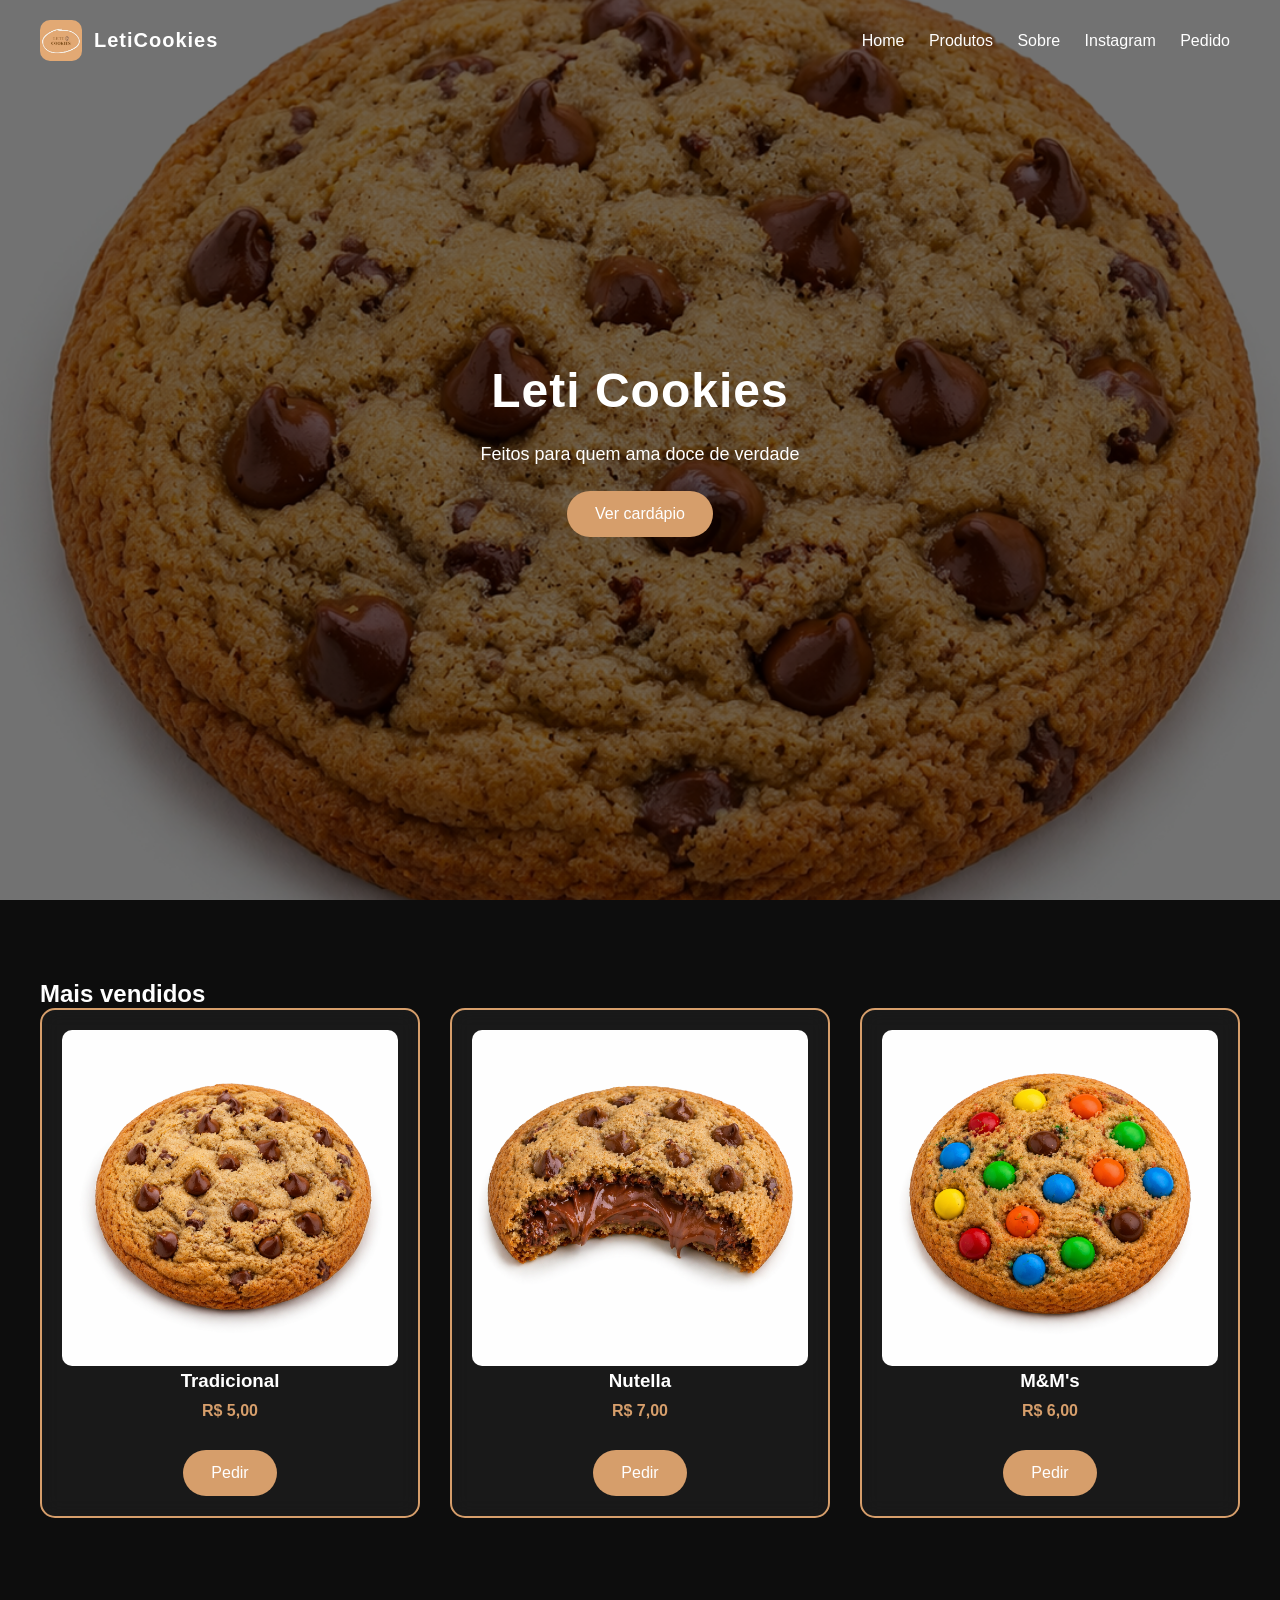
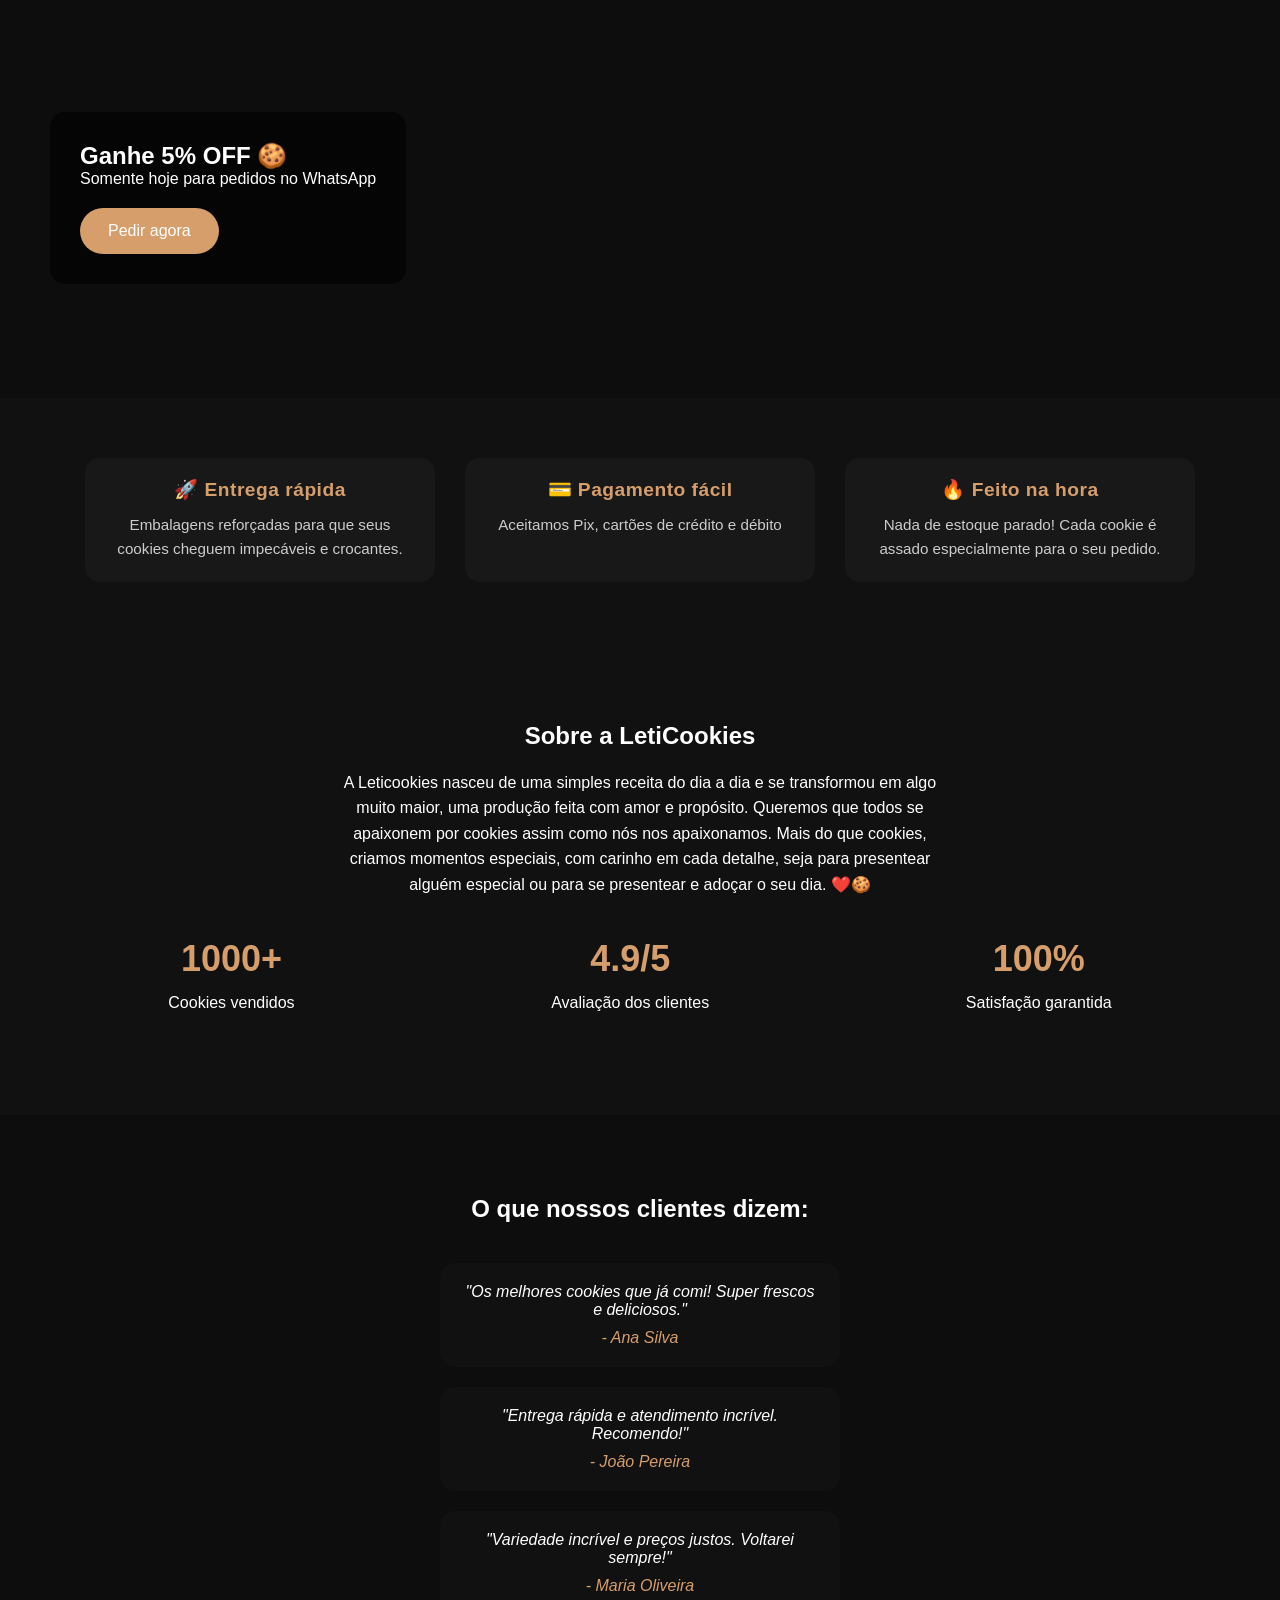
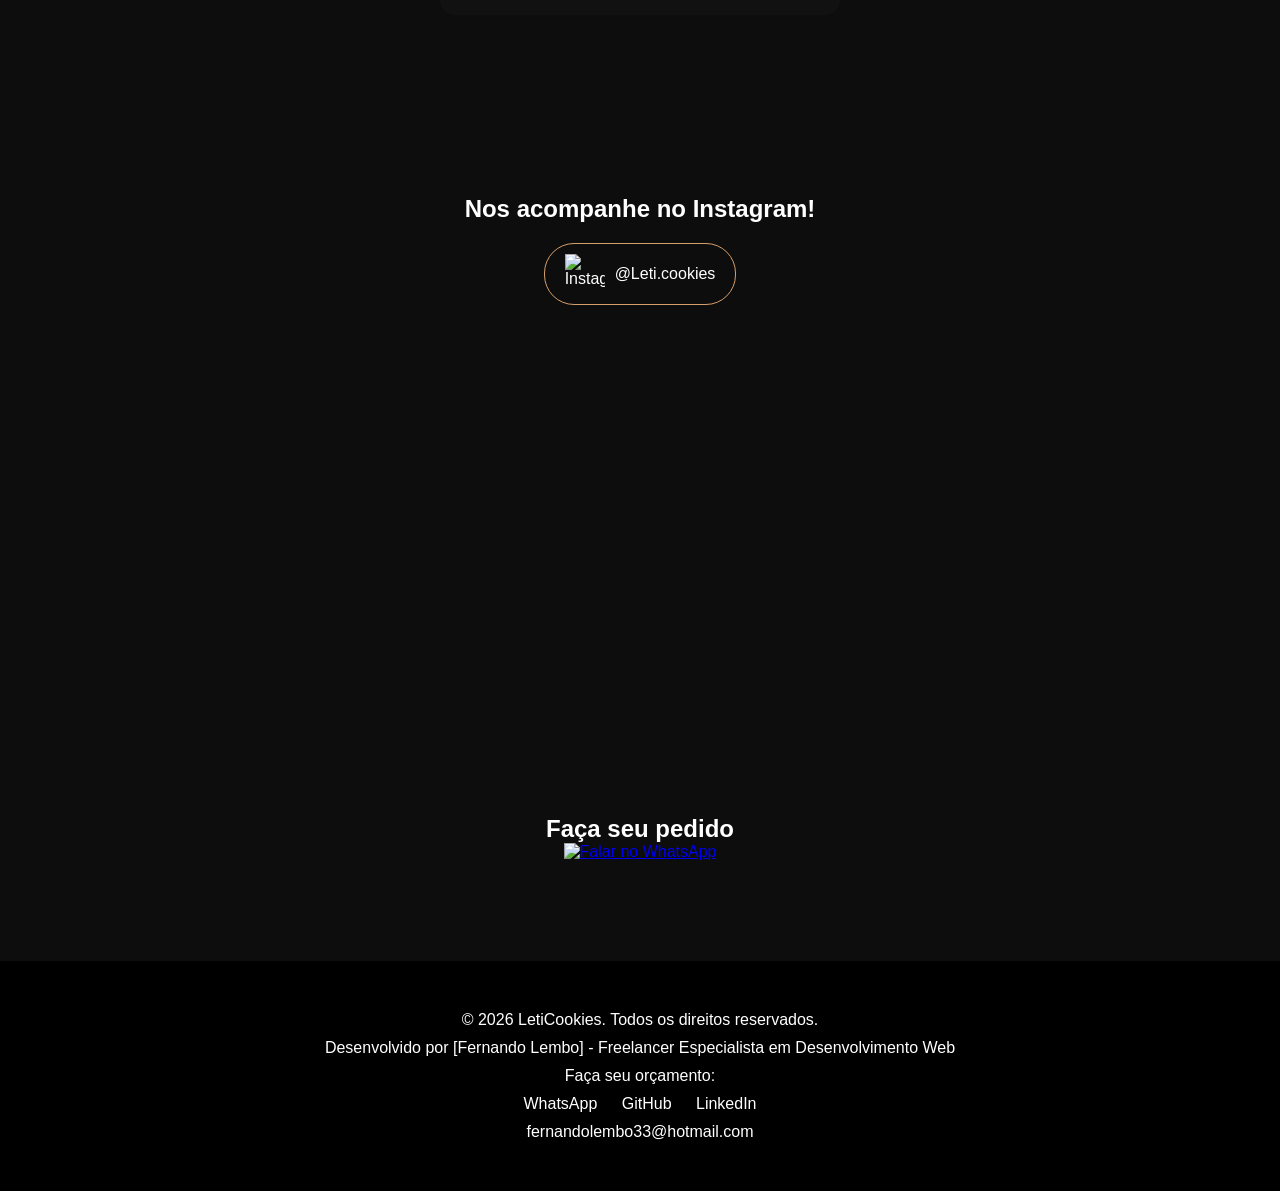
==== commit 89929a4d: "Atualização instagram" ====
--- a/index.html
+++ b/index.html
@@ -18,6 +18,7 @@
     <a href="#home">Home</a>
     <a href="#produtos">Produtos</a>
     <a href="#sobre">Sobre</a>
+    <a href="#instagram">Instagram</a>
     <a href="#contato">Pedido</a>
   </nav>
 </header>
@@ -130,7 +131,7 @@
   </div>
 </section>
 
-<section class="instagram-section">
+<section id="instagram" class="instagram-section">
     <h2>Nos acompanhe no Instagram!</h2>
     
     <a href="https://www.instagram.com/leti.cookies/" class="btn btn-insta" target="_blank">
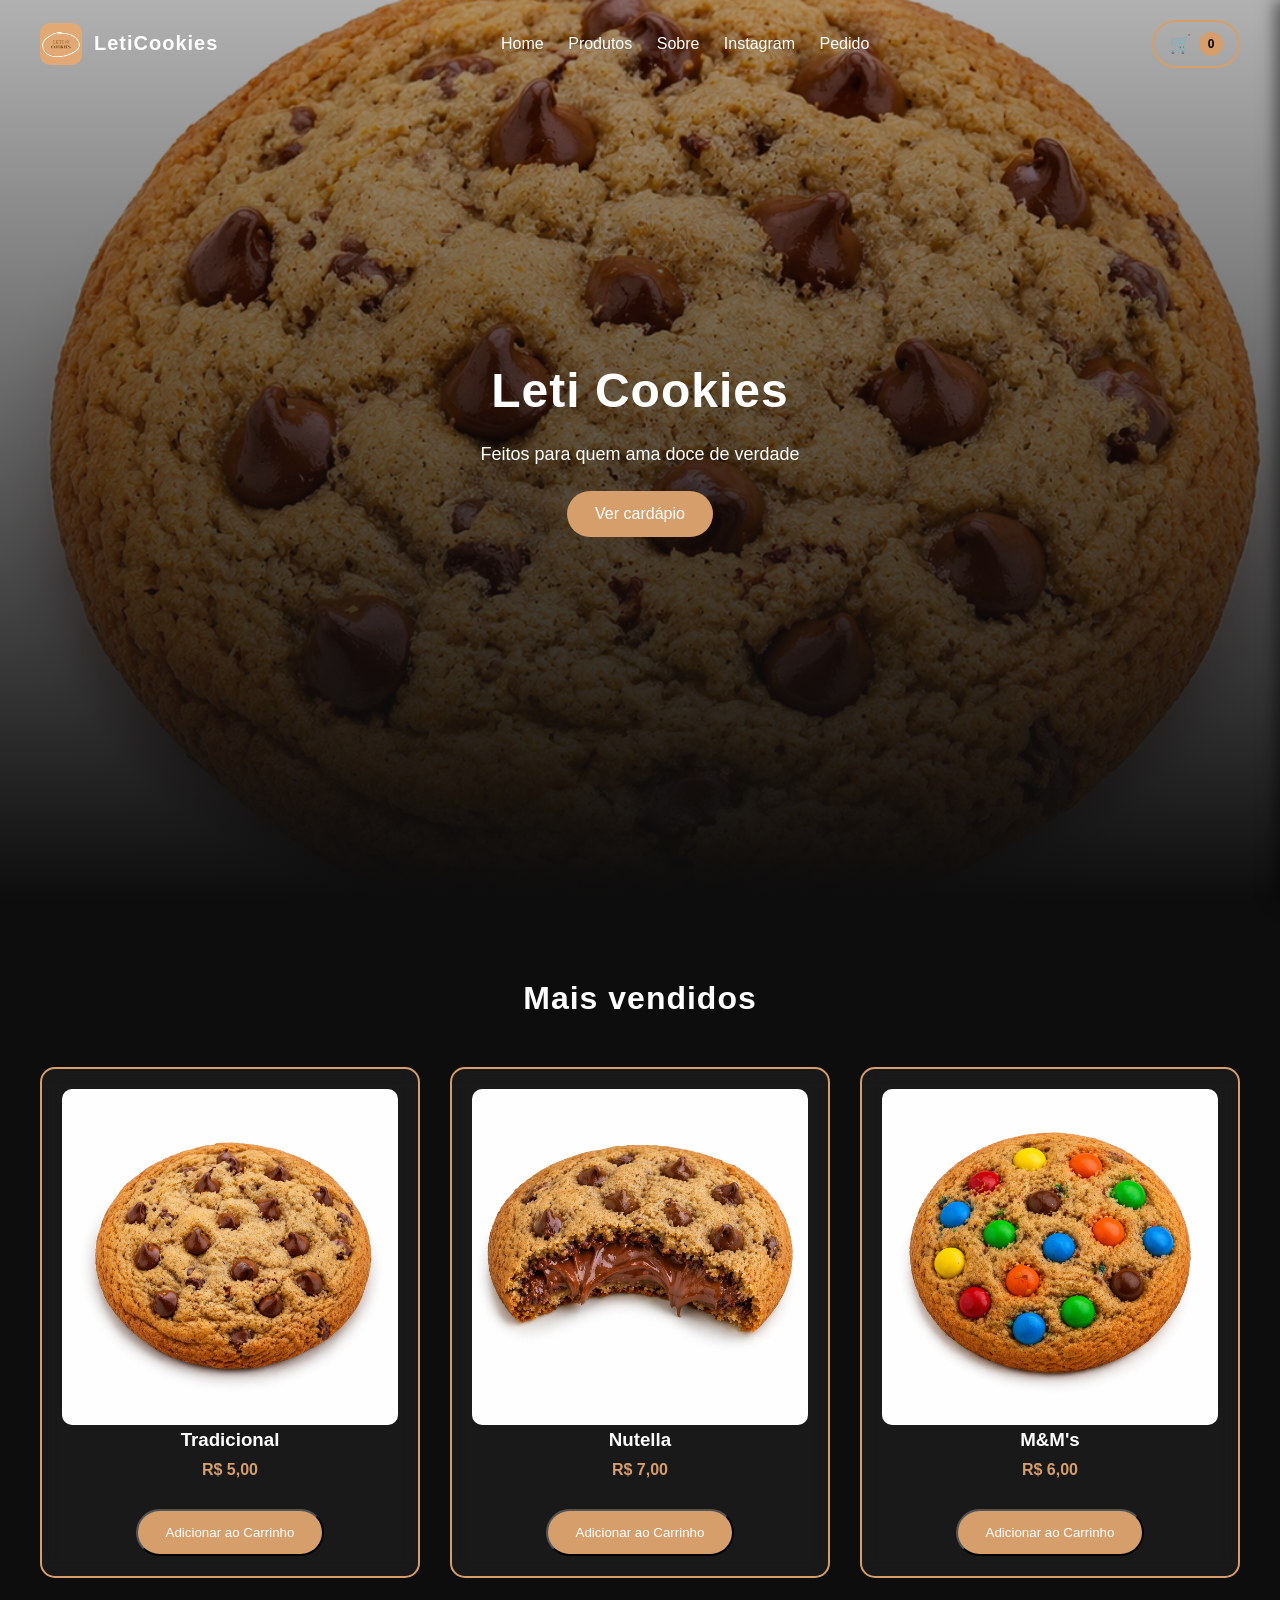
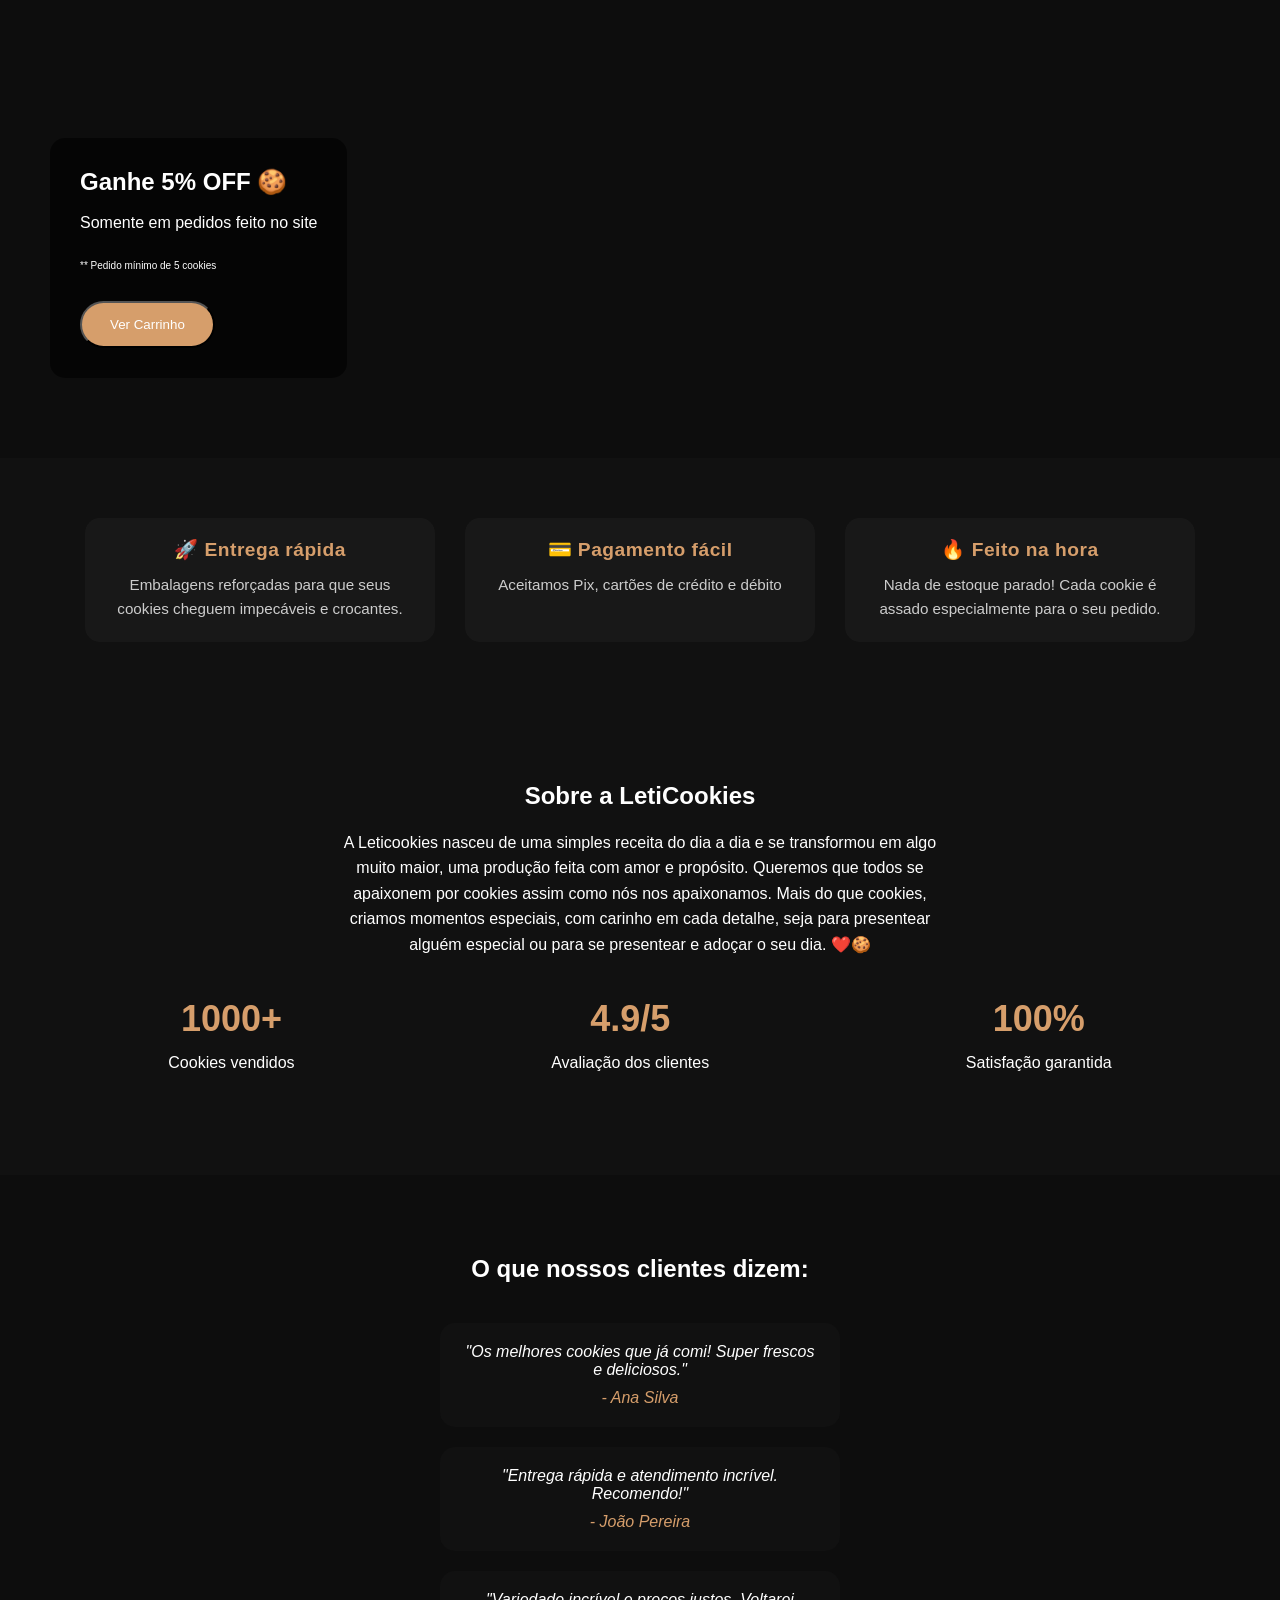
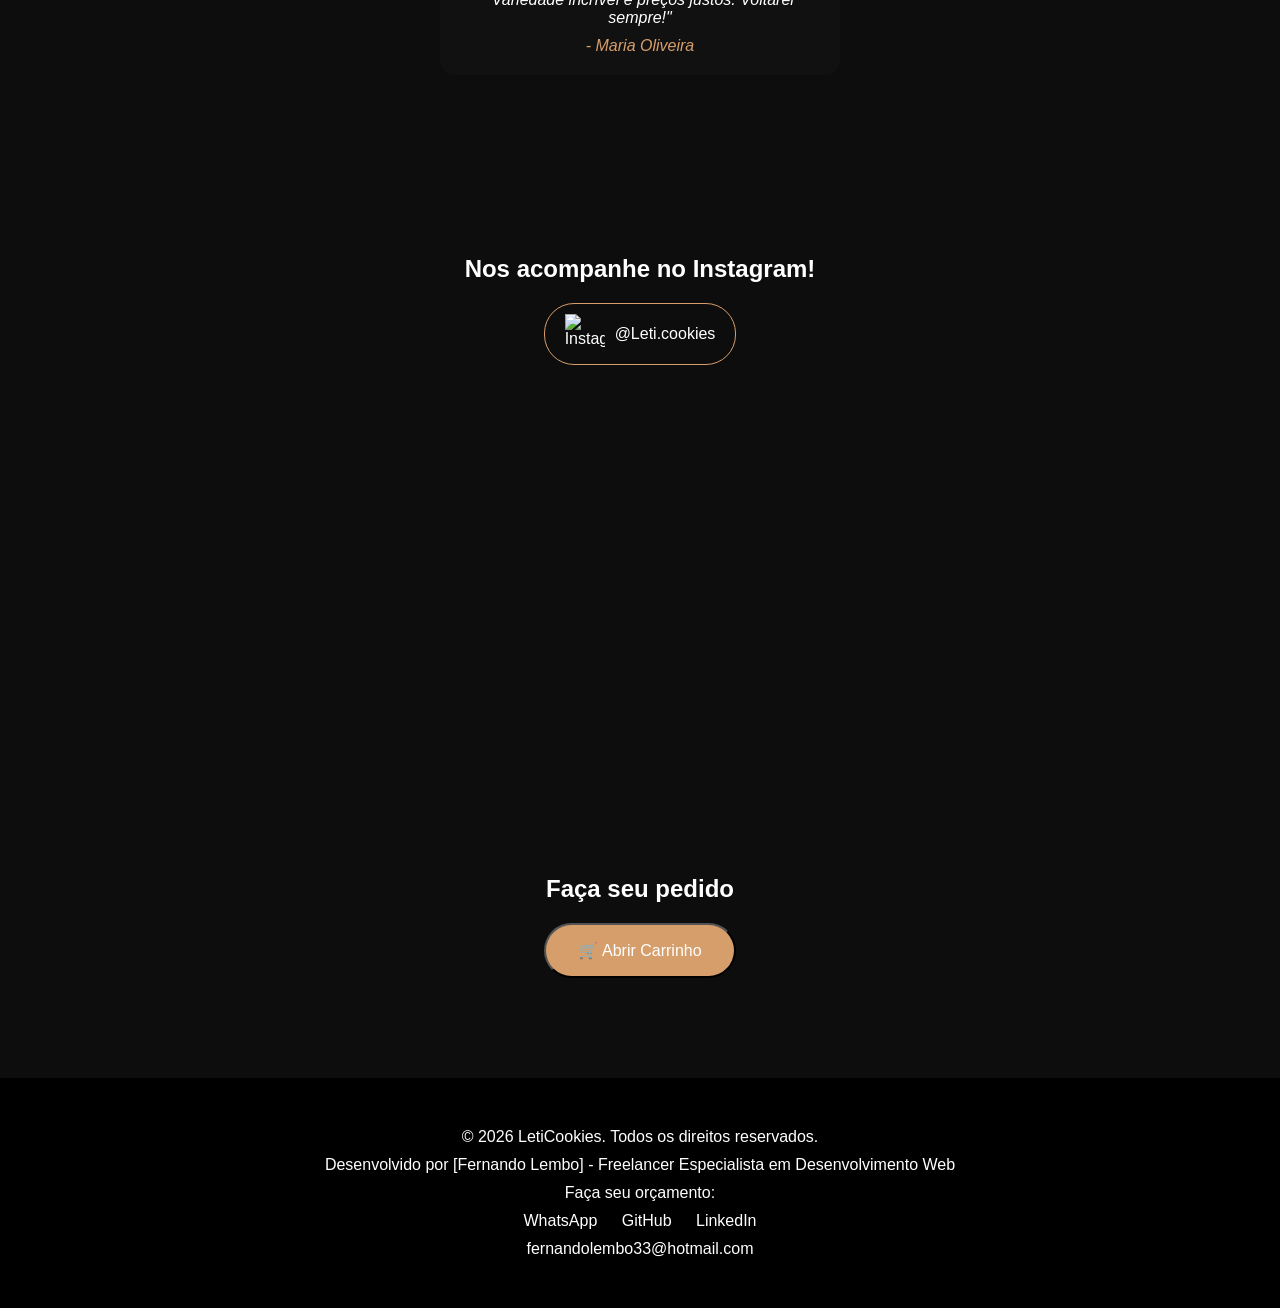
==== commit aec5c4a3: "Adicionando a opção do carrinho" ====
--- a/index.html
+++ b/index.html
@@ -21,6 +21,9 @@
     <a href="#instagram">Instagram</a>
     <a href="#contato">Pedido</a>
   </nav>
+  <button id="cart-button" class="cart-button">
+    🛒 <span id="cart-count" class="cart-count">0</span>
+  </button>
 </header>
 
 <!-- HERO COM CARROSSEL -->
@@ -44,25 +47,25 @@
   <h2>Mais vendidos</h2>
 
   <div class="grid">
-    <div class="card destaque">
+    <div class="card destaque" data-product="Tradicional" data-price="5.00">
       <img src="images/cookie1.png" alt="Cookie Tradicional">
       <h3>Tradicional</h3>
       <span>R$ 5,00</span>
-      <a href="https://wa.me/5511945566009?text=Olá,%20tudo%20bem%20gostaria%20de%20um%20cookie!" class="btn">Pedir</a>
-    </div>
-
-    <div class="card destaque">
+      <button class="btn add-to-cart">Adicionar ao Carrinho</button>
+    </div>
+
+    <div class="card destaque" data-product="Nutella" data-price="7.00">
       <img src="images/cookie3.png" alt="Cookie Nutella">
       <h3>Nutella</h3>
       <span>R$ 7,00</span>
-      <a href="https://wa.me/5511945566009?text=Olá,%20tudo%20bem%20gostaria%20de%20um%20cookie!" class="btn">Pedir</a>
-    </div>
-
-    <div class="card destaque">
+      <button class="btn add-to-cart">Adicionar ao Carrinho</button>
+    </div>
+
+    <div class="card destaque" data-product="M&M's" data-price="6.00">
       <img src="images/cookie2.png" alt="Cookie M&M's">
       <h3>M&M's</h3>
       <span>R$ 6,00</span>
-      <a href="https://wa.me/5511945566009?text=Olá,%20tudo%20bem%20gostaria%20de%20um%20cookie!" class="btn">Pedir</a>
+      <button class="btn add-to-cart">Adicionar ao Carrinho</button>
     </div>
   </div>
 </section>
@@ -70,9 +73,10 @@
 <!-- PROMO -->
 <section class="promo">
   <div class="promo-text">
-    <h2>Ganhe 5% OFF 🍪</h2>
-    <p>Somente hoje para pedidos no WhatsApp</p>
-    <a href="https://wa.me/5511945566009?text=Pedido%20com%2010%25%20OFF" class="btn">Pedir agora</a>
+    <h2>Ganhe 5% OFF 🍪</h2><br>
+    <p>Somente em pedidos feito no site</p><br>
+    <p2>** Pedido mínimo de 5 cookies</p2>
+    <button onclick="document.getElementById('cart-button').click()" class="btn">Ver Carrinho</button>
   </div>
 </section>
 
@@ -152,9 +156,9 @@
 <!-- CONTATO -->
 <section id="contato" class="contato">
   <h2>Faça seu pedido</h2>
-  <a href="https://wa.me/5511945566009?text=Olá,%20tudo%20bem%20gostaria%20de%20um%20cookie!"  target="_blank">
-    <img src="https://img.icons8.com/color/96/whatsapp.png" alt="Falar no WhatsApp" style="width: 96px; height: 96px;">
-  </a>
+  <button id="open-cart-footer" class="btn" style="font-size: 16px; padding: 16px 32px;">
+    🛒 Abrir Carrinho
+  </button>
 </section>
 
 <!-- FOOTER -->
@@ -173,6 +177,26 @@
 <!-- Botão Voltar ao Topo -->
 <button id="back-to-top" class="back-to-top">↑</button>
 
+<!-- MODAL DO CARRINHO -->
+<div id="cart-modal" class="cart-modal">
+  <div class="cart-content">
+    <div class="cart-header">
+      <h2>Seu Carrinho 🛒</h2>
+      <button id="close-cart" class="close-btn">✕</button>
+    </div>
+    <div id="cart-items" class="cart-items">
+      <!-- Itens adicionados aqui dinamicamente -->
+    </div>
+    <div class="cart-footer">
+      <div class="cart-total">
+        <strong>Total: </strong>
+        <span id="total-price">R$ 0,00</span>
+      </div>
+      <button id="checkout-btn" class="btn btn-checkout">Finalizar Pedido no WhatsApp</button>
+    </div>
+  </div>
+</div>
+
 <script src="script.js"></script>
 
 </body>
--- a/style.css
+++ b/style.css
@@ -28,6 +28,7 @@
 justify-content:space-between;
 transition:0.3s;
 z-index:1000;
+gap:20px;
 }
 
 .logo{
@@ -65,6 +66,40 @@
 nav a:hover,
 .logo:hover span{
 color:#D69E6B
+}
+
+/* BOTÃO DO CARRINHO */
+.cart-button {
+    background: transparent;
+    border: 2px solid #D69E6B;
+    color: #fff;
+    padding: 10px 15px;
+    border-radius: 30px;
+    cursor: pointer;
+    font-size: 18px;
+    transition: 0.3s;
+    display: flex;
+    align-items: center;
+    gap: 8px;
+    position: relative;
+}
+
+.cart-button:hover {
+    background: rgba(214, 158, 107, 0.1);
+    transform: scale(1.05);
+}
+
+.cart-count {
+    background: #D69E6B;
+    color: #000;
+    border-radius: 50%;
+    width: 24px;
+    height: 24px;
+    display: flex;
+    align-items: center;
+    justify-content: center;
+    font-size: 12px;
+    font-weight: bold;
 }
 
 /* HERO - Ajustado para Carrossel com Zoom */
@@ -99,12 +134,13 @@
 transform: scale(1.15); /* Efeito de zoom na ativa */
 }
 
-.overlay{
-position:absolute;
-width:100%;
-height:100%;
-background:rgba(0,0,0,0.55);
-z-index: 2; /* Sobre a foto, sob o texto */
+.overlay {
+position: absolute;
+width: 100%;
+height: 100%;
+/* Gradiente que começa transparente e termina na cor exata do seu fundo */
+background: linear-gradient(to bottom, rgba(0,0,0,0.3) 0%, rgba(13,13,13,1) 100%);
+z-index: 2;
 }
 
 .hero-content{
@@ -145,9 +181,23 @@
 background: #b88659;
 }
 
-/* PRODUTOS */
-.produtos{
-padding:80px 40px;
+/* PRODUTOS - Título centralizado e design refinado */
+.produtos {
+padding: 80px 40px;
+text-align: center; /* Isso centraliza o título e o que estiver dentro da section */
+}
+
+.produtos h2 {
+margin-bottom: 50px; /* Dá mais respiro entre o título e os cards */
+font-size: 2rem;
+letter-spacing: 1px;
+}
+
+.grid {
+display: grid;
+grid-template-columns: repeat(auto-fit, minmax(220px, 1fr));
+gap: 30px;
+text-align: center; /* Mantém o conteúdo dos cards centralizado */
 }
 
 .grid{
@@ -199,6 +249,14 @@
 background:rgba(0,0,0,0.6);
 padding:30px;
 border-radius:15px;
+}
+
+.promo-text p2{
+font-size:10px;
+margin:10px 0;
+display:flex;
+
+
 }
 
 /* BENEFÍCIOS - ORGANIZADO */
@@ -419,42 +477,264 @@
 }
 
 .back-to-top:hover{
-background:#128C7E;
-}
-
-/* Media Queries - Restaurando suas regras de mobile */
+background:#D69E6B;
+}
+
+/* MODAL DO CARRINHO */
+.cart-modal {
+    position: fixed;
+    top: 0;
+    right: -400px;
+    width: 400px;
+    height: 100vh;
+    background: #1a1a1a;
+    border-left: 2px solid #D69E6B;
+    transition: right 0.3s ease;
+    z-index: 2000;
+    overflow-y: auto;
+    box-shadow: -5px 0 15px rgba(0, 0, 0, 0.5);
+}
+
+.cart-modal.open {
+    right: 0;
+}
+
+.cart-content {
+    display: flex;
+    flex-direction: column;
+    height: 100%;
+    padding: 20px;
+}
+
+.cart-header {
+    display: flex;
+    justify-content: space-between;
+    align-items: center;
+    margin-bottom: 20px;
+    padding-bottom: 15px;
+    border-bottom: 1px solid #D69E6B;
+}
+
+.cart-header h2 {
+    font-size: 20px;
+    margin: 0;
+}
+
+.close-btn {
+    background: transparent;
+    border: none;
+    color: #D69E6B;
+    font-size: 24px;
+    cursor: pointer;
+    transition: 0.2s;
+}
+
+.close-btn:hover {
+    transform: scale(1.2);
+}
+
+.cart-items {
+    flex: 1;
+    overflow-y: auto;
+    margin-bottom: 20px;
+}
+
+.cart-item {
+    background: rgba(214, 158, 107, 0.1);
+    padding: 15px;
+    border-radius: 10px;
+    margin-bottom: 15px;
+    display: flex;
+    justify-content: space-between;
+    align-items: center;
+}
+
+.cart-item-info {
+    flex: 1;
+}
+
+.cart-item-name {
+    font-weight: bold;
+    margin-bottom: 8px;
+}
+
+.cart-item-price {
+    color: #D69E6B;
+    margin-bottom: 8px;
+}
+
+.cart-item-controls {
+    display: flex;
+    align-items: center;
+    gap: 10px;
+}
+
+.quantity-control {
+    display: flex;
+    align-items: center;
+    gap: 8px;
+    background: rgba(255, 255, 255, 0.1);
+    border-radius: 5px;
+    padding: 5px;
+}
+
+.quantity-btn {
+    background: transparent;
+    border: none;
+    color: #D69E6B;
+    cursor: pointer;
+    width: 24px;
+    height: 24px;
+    display: flex;
+    align-items: center;
+    justify-content: center;
+    font-size: 16px;
+    transition: 0.2s;
+}
+
+.quantity-btn:hover {
+    transform: scale(1.2);
+}
+
+.quantity-display {
+    min-width: 30px;
+    text-align: center;
+}
+
+.remove-btn {
+    background: transparent;
+    border: none;
+    color: #ff6b6b;
+    cursor: pointer;
+    font-size: 18px;
+    transition: 0.2s;
+}
+
+.remove-btn:hover {
+    transform: scale(1.2);
+}
+
+.empty-cart {
+    text-align: center;
+    padding: 40px 20px;
+    color: #999;
+}
+
+.empty-cart p {
+    font-size: 16px;
+    margin-bottom: 20px;
+}
+
+.cart-footer {
+    border-top: 1px solid #D69E6B;
+    padding-top: 15px;
+}
+
+.cart-total {
+    font-size: 18px;
+    margin-bottom: 15px;
+    text-align: right;
+    color: #D69E6B;
+}
+
+.discount-text {
+    display: block;
+    font-size: 14px;
+    color: #4CAF50;
+    margin: 8px 0;
+    font-weight: normal;
+}
+
+.btn-checkout {
+    width: 100%;
+    margin-top: 10px;
+}
+
+/* Fundo escuro quando o modal está aberto */
+.cart-modal::before {
+    content: '';
+    position: fixed;
+    top: 0;
+    left: 0;
+    width: 100%;
+    height: 100%;
+    background: rgba(0, 0, 0, 0.5);
+    display: none;
+    z-index: -1;
+}
+
+.cart-modal.open::before {
+    display: block;
+}
+
+/* RESPONSIVIDADE CORRIGIDA */
 @media (max-width: 768px) {
-    header{
-        padding:15px 20px;
-    }
-
-    header h2{
-        font-size:20px;
-    }
-
-    nav a{
-        margin:0 5px;
-        font-size:14px;
-    }
-
-    .hero h1{
-        font-size:36px;
-    }
-
-    .hero-content img{
-        max-width:150px;
-    }
-
-    .grid{
-        grid-template-columns:1fr;
-    }
-
-    .beneficios{
-        flex-direction:column;
-        text-align:center;
-    }
-
-    .stats{
-        flex-direction:column;
-    }
-}
+    header { 
+        padding: 15px 20px; 
+        flex-direction: column; /* Coloca a logo em cima e o menu embaixo */
+        gap: 10px;
+        height: auto;
+        background: rgba(0,0,0,0.95); /* Garante leitura no mobile */
+    }
+
+    /* REMOVIDO O DISPLAY NONE - Agora ele aparece organizado */
+    nav { 
+        display: flex; 
+        justify-content: center; 
+        gap: 15px; 
+        width: 100%;
+    }
+
+    nav a {
+        margin: 0;
+        font-size: 13px; /* Diminui um pouco a letra para caber tudo em uma linha */
+        text-transform: uppercase;
+        letter-spacing: 1px;
+    }
+
+    .logo span {
+        font-size: 18px;
+    }
+
+    .hero h1 { 
+        font-size: 2.5rem; 
+    }
+
+    .stats { 
+        gap: 30px; 
+        flex-direction: column; /* Stats um embaixo do outro no celular */
+    }
+
+    .promo { 
+        padding: 20px; 
+        justify-content: center; 
+        text-align: center; 
+        height: auto;
+        min-height: 400px;
+    }
+
+    .card img { 
+        height: 250px; 
+    }
+
+    .beneficios {
+        padding: 40px 20px;
+    }
+
+    /* CARRINHO RESPONSIVO */
+    .cart-modal {
+        width: 100%;
+        right: -100%;
+    }
+
+    .cart-item {
+        flex-direction: column;
+        align-items: flex-start;
+    }
+
+    .cart-item-controls {
+        width: 100%;
+        margin-top: 10px;
+        justify-content: space-between;
+    }
+}
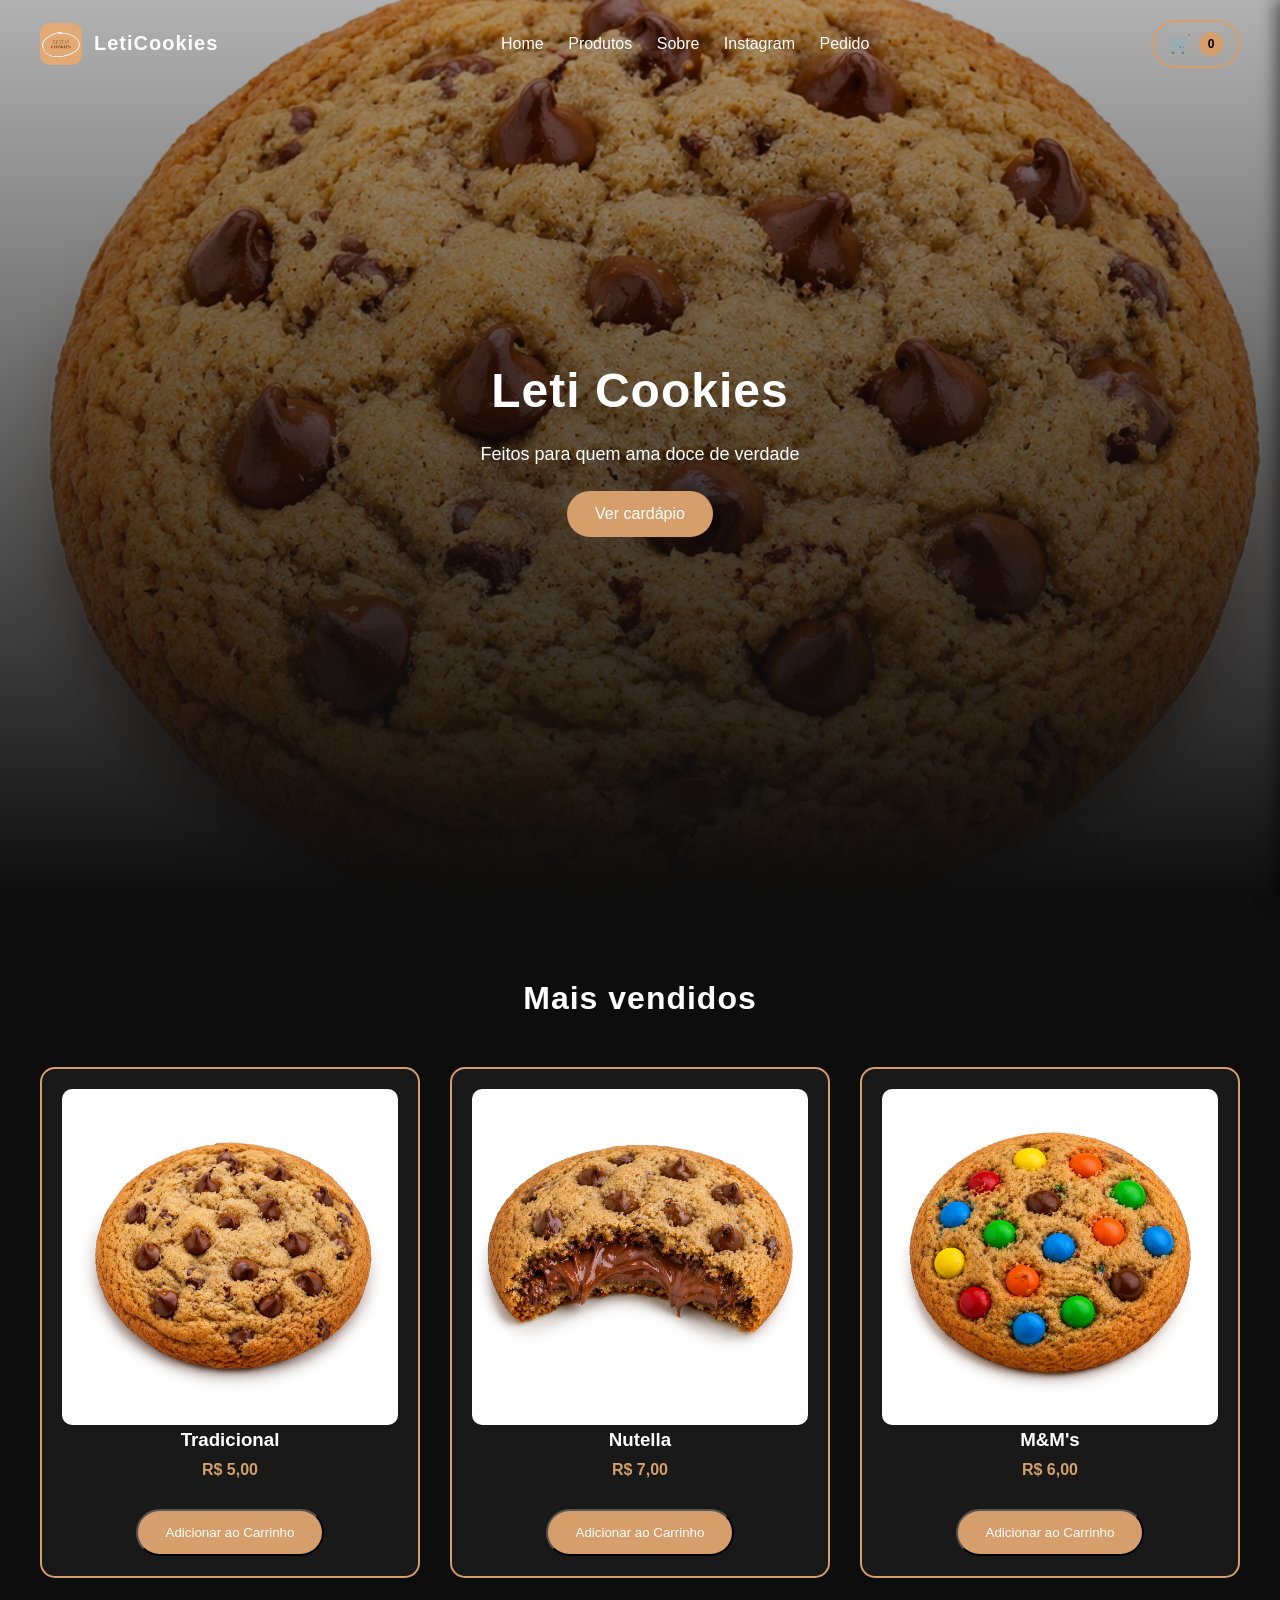
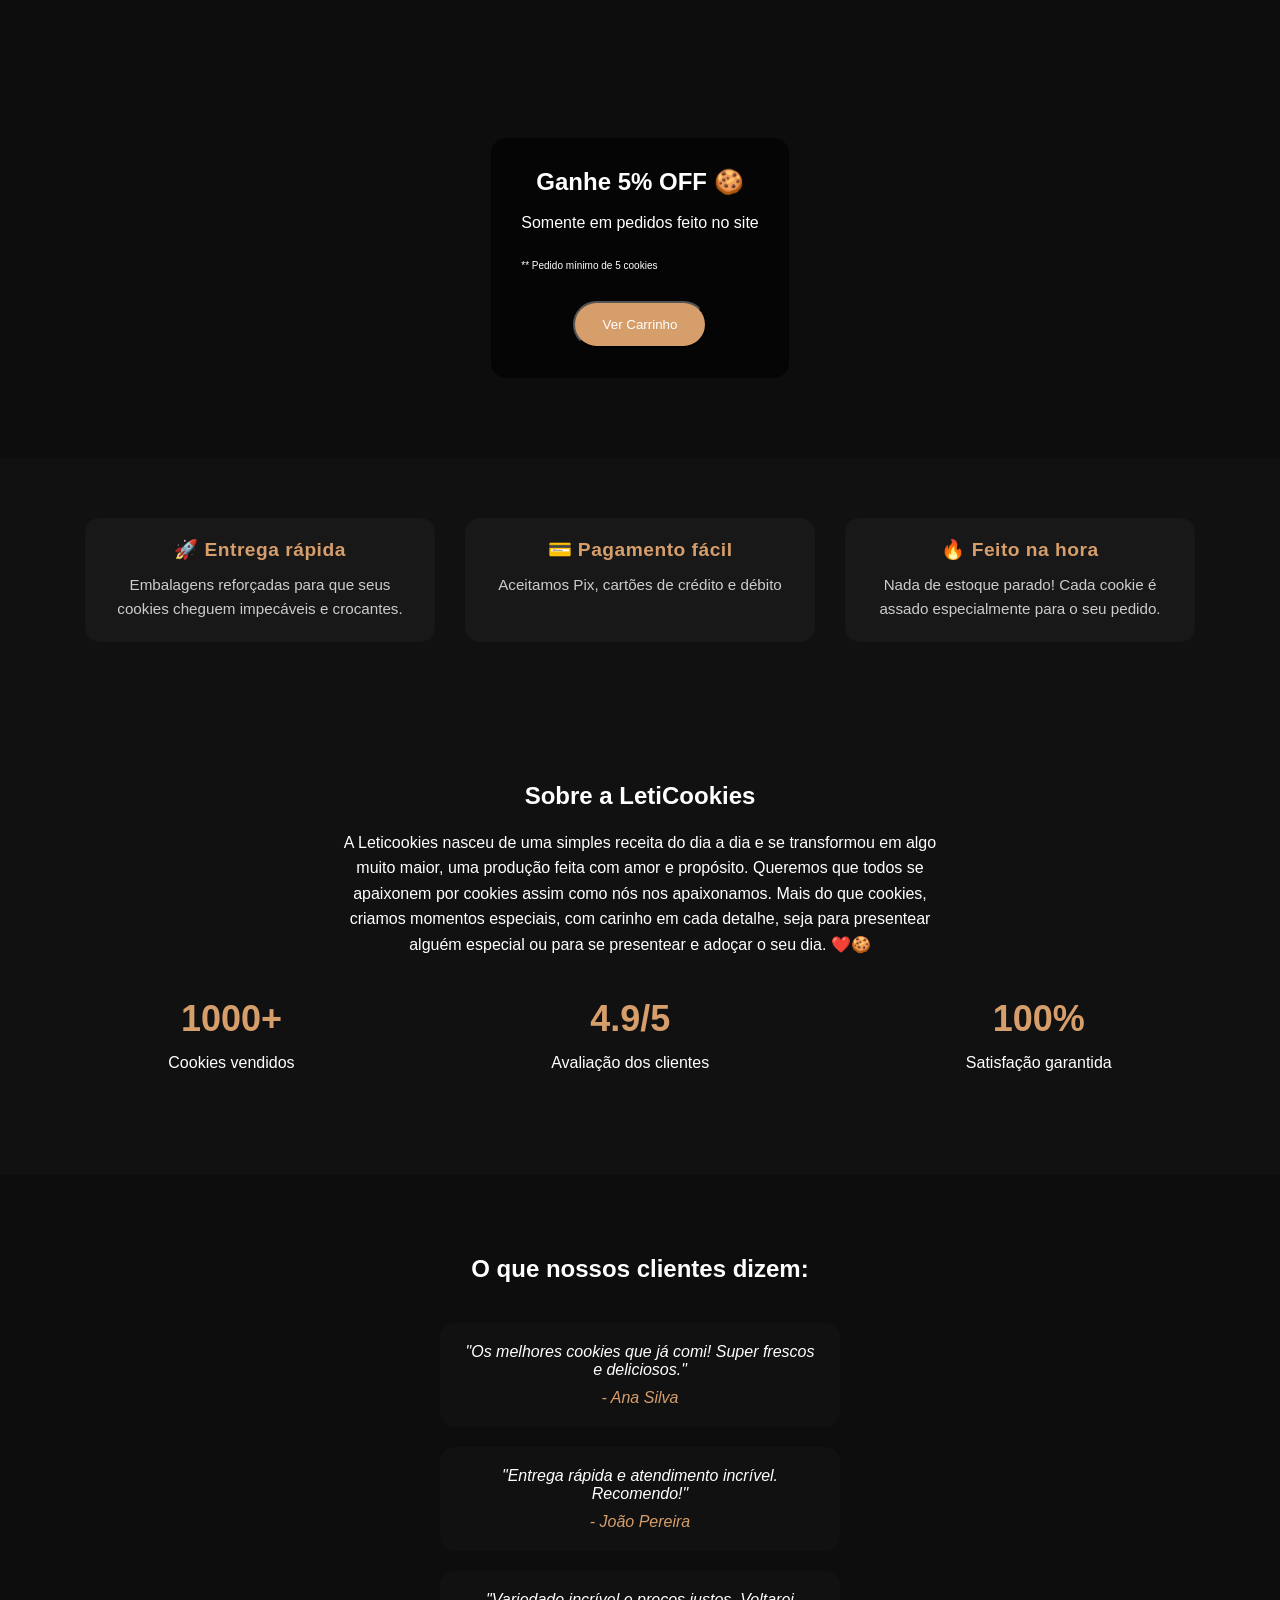
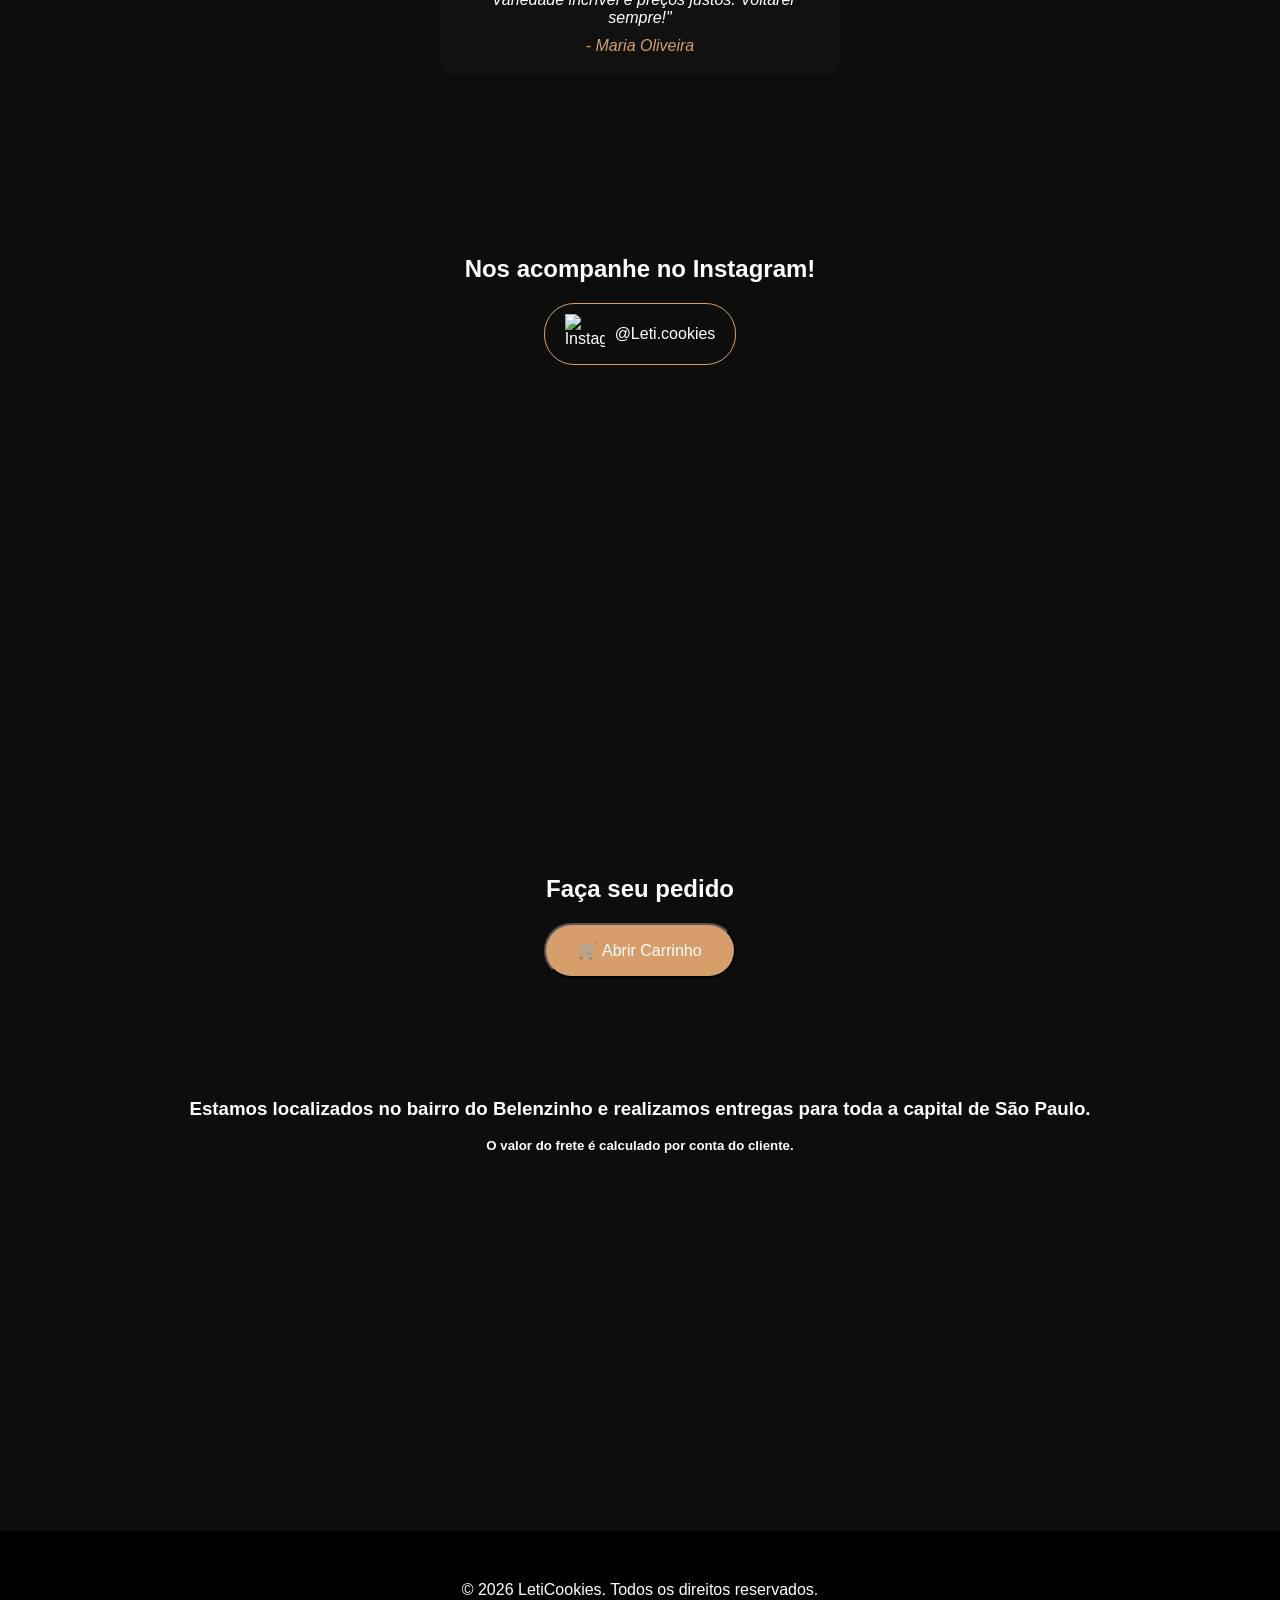
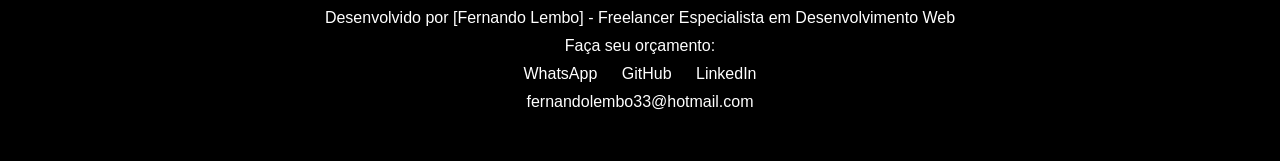
==== commit eabbf1e1: "Mapa adicionado" ====
--- a/index.html
+++ b/index.html
@@ -161,6 +161,13 @@
   </button>
 </section>
 
+<section id="localizacao" class="localizacao">
+  <h3>Estamos localizados no bairro do Belenzinho e realizamos entregas para toda a capital de São Paulo.</h3> <br>
+  <h5>O valor do frete é calculado por conta do cliente.</h5> <br> <br> 
+  <iframe src="https://www.google.com/maps/embed?pb=!1m18!1m12!1m3!1d1293.1998159541824!2d-46.59072537961039!3d-23.54251945769577!2m3!1f0!2f0!3f0!3m2!1i1024!2i768!4f13.1!3m3!1m2!1s0x94ce5ed74407178f%3A0x8815f43931e081f7!2zQmVsw6lt!5e0!3m2!1spt-BR!2sbr!4v1778805127350!5m2!1spt-BR!2sbr"
+  width="400" height="300" style="border:0;" allowfullscreen="" loading="lazy" referrerpolicy="no-referrer-when-downgrade"></iframe> <br> <br>
+</section>
+
 <!-- FOOTER -->
 <footer>
   <p>&copy; 2026 LetiCookies. Todos os direitos reservados.</p>
--- a/style.css
+++ b/style.css
@@ -238,17 +238,20 @@
 
 /* PROMO */
 .promo{
+text-align: center;
 height:400px;
 background:url('images/bg2.jpg') center/cover;
 display:flex;
 align-items:center;
-padding-left:50px;
+justify-content:center;
 }
 
 .promo-text{
 background:rgba(0,0,0,0.6);
 padding:30px;
 border-radius:15px;
+text-align: center;
+align-items: center;
 }
 
 .promo-text p2{
@@ -422,10 +425,16 @@
 .insta-container {
     max-width: 1100px;
     margin: 0 auto;
-    min-height: 300px; /* Evita que a página "pule" enquanto carrega */
-}
-
-/* Forçar o widget a ocupar 100% da largura disponível */
+    min-height: 300px; 
+}
+
+.localizacao { 
+    margin:20px auto;
+    max-width:1000px;
+    text-align:center;
+    font-style:arial;
+}
+
 behold-widget {
     width: 100%;
     display: block;
